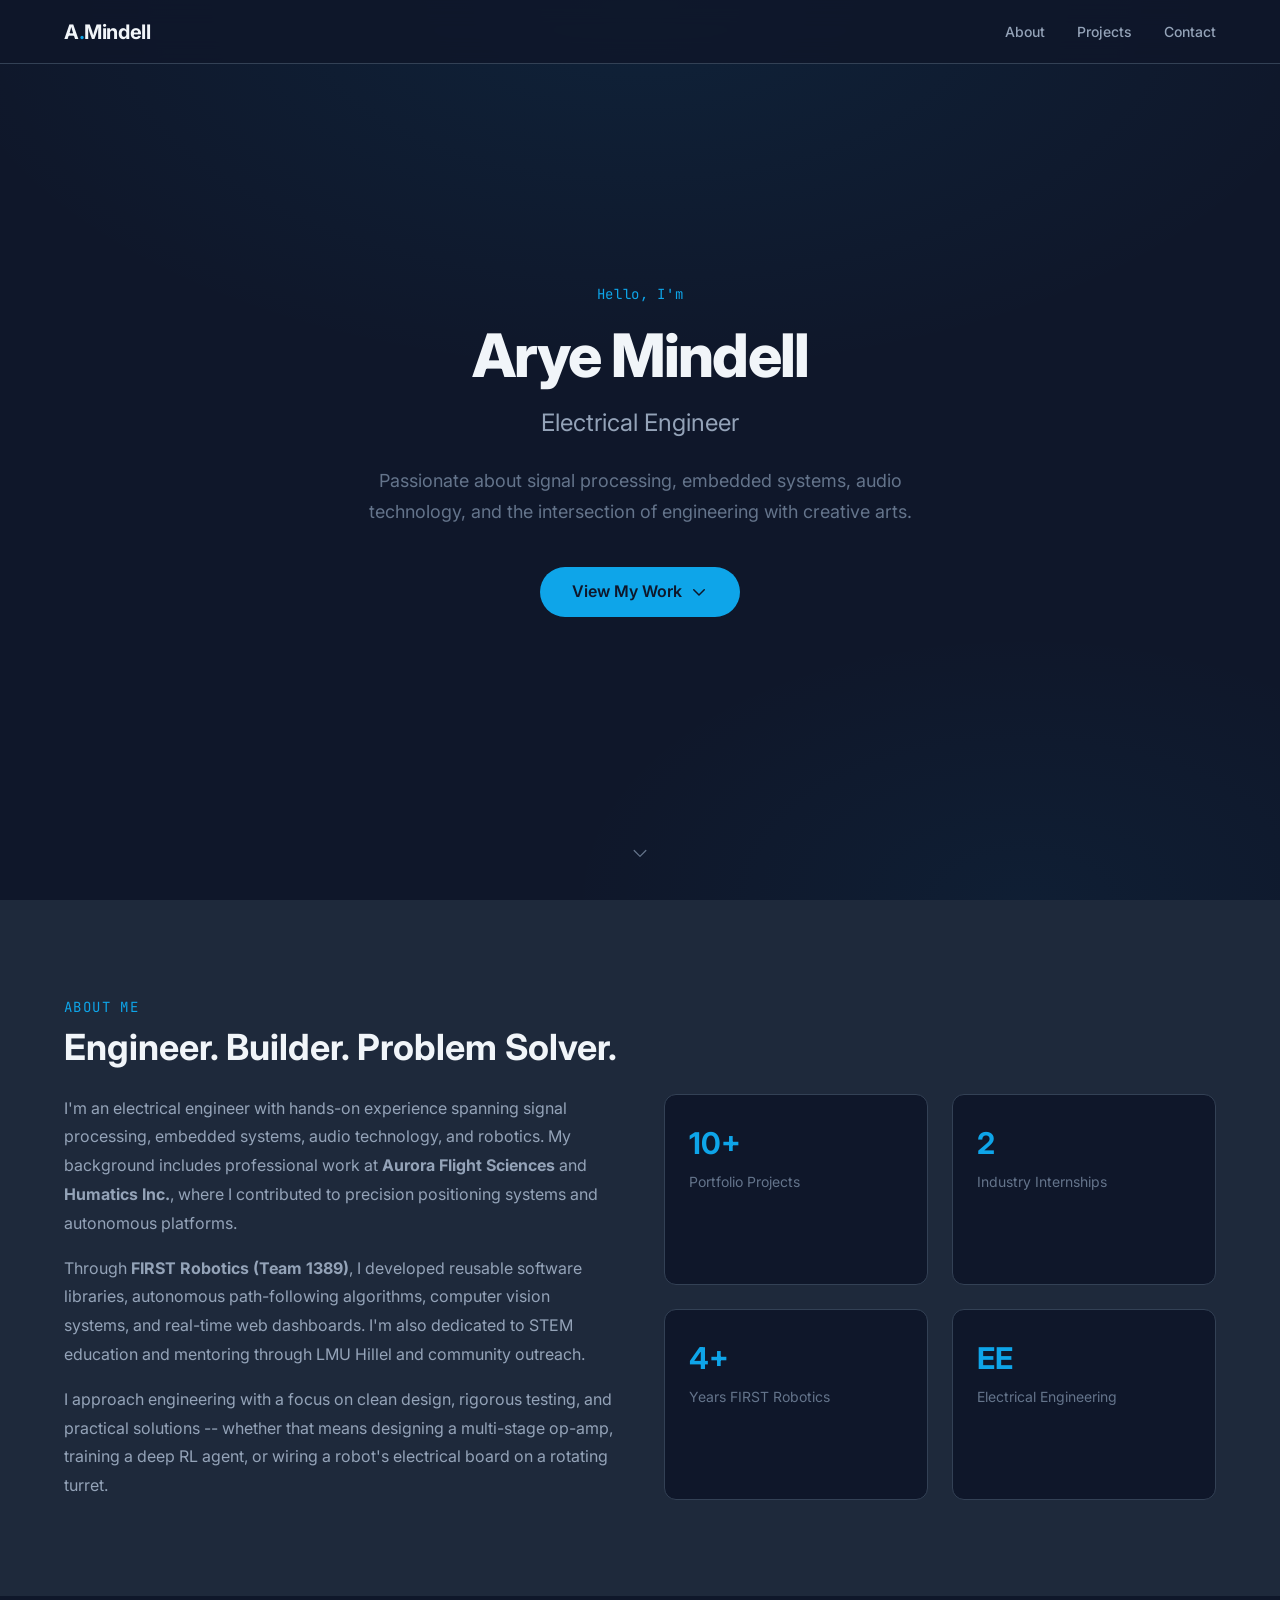
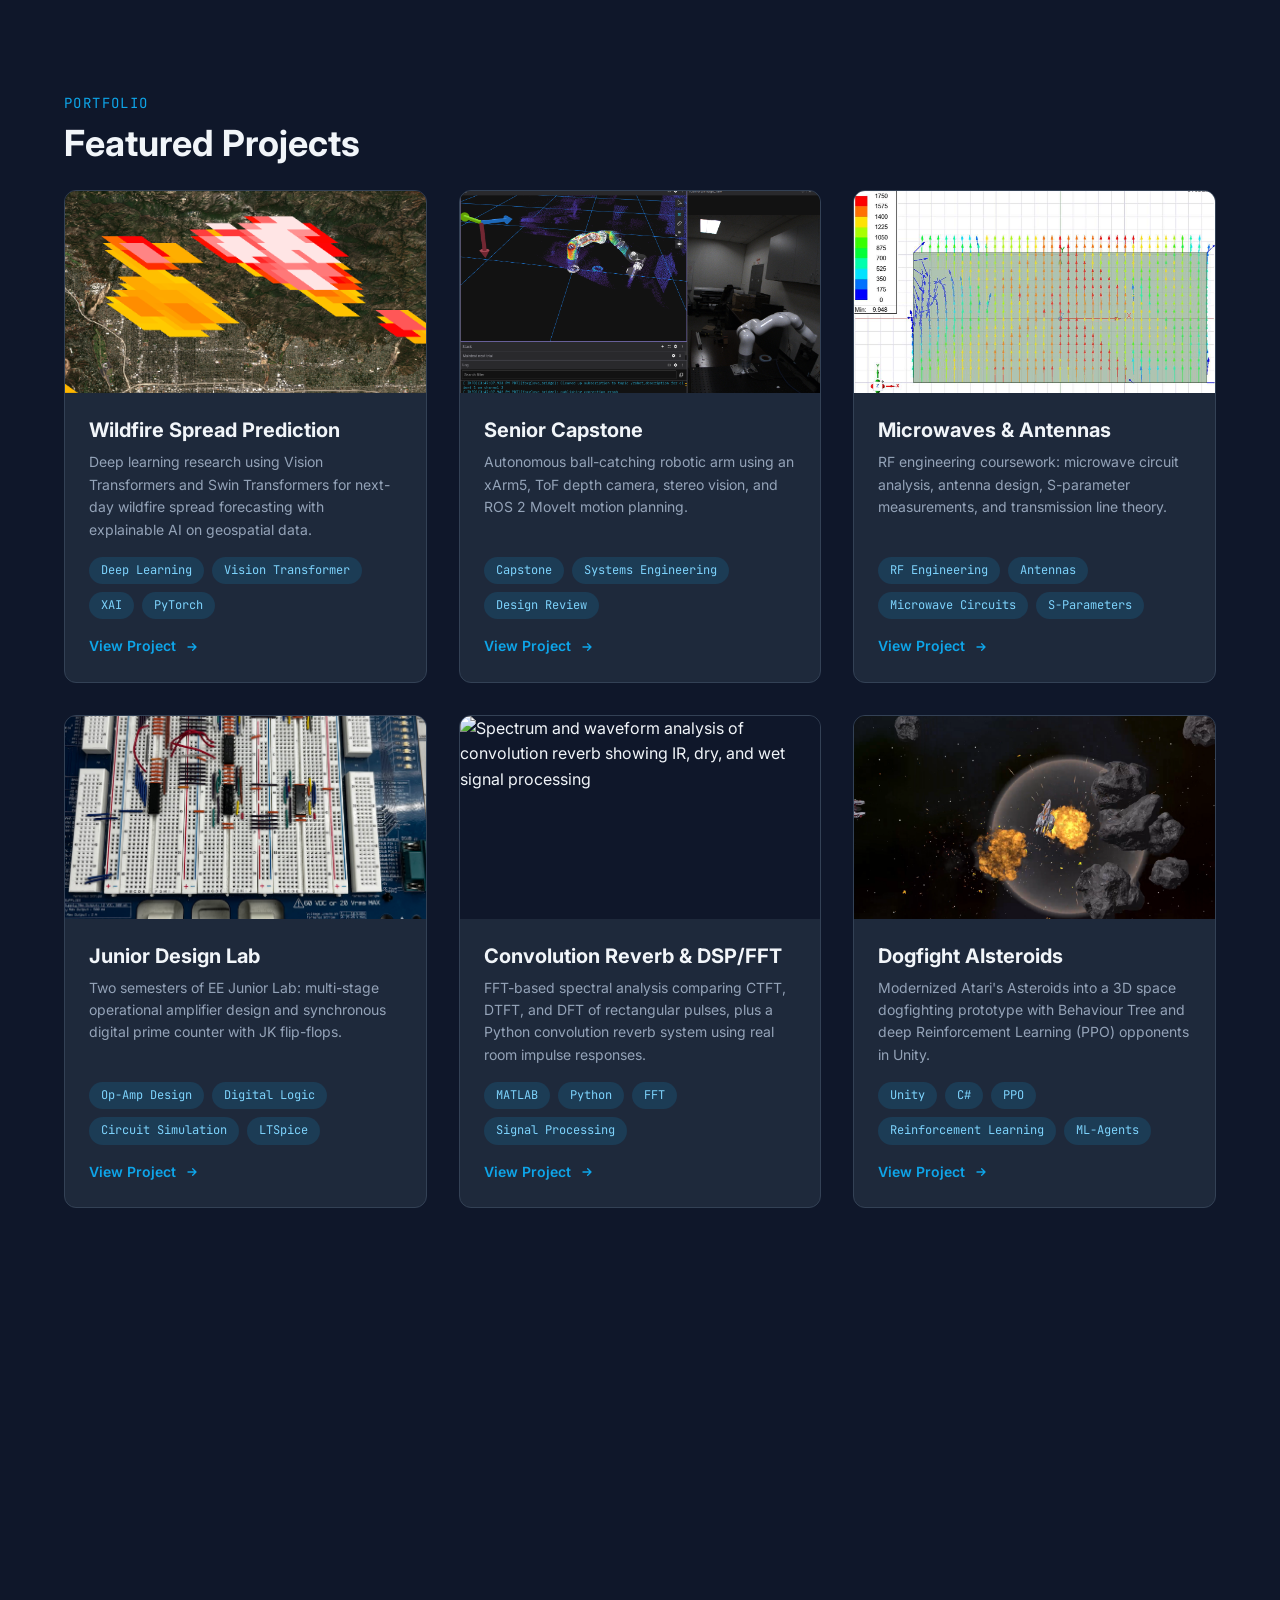
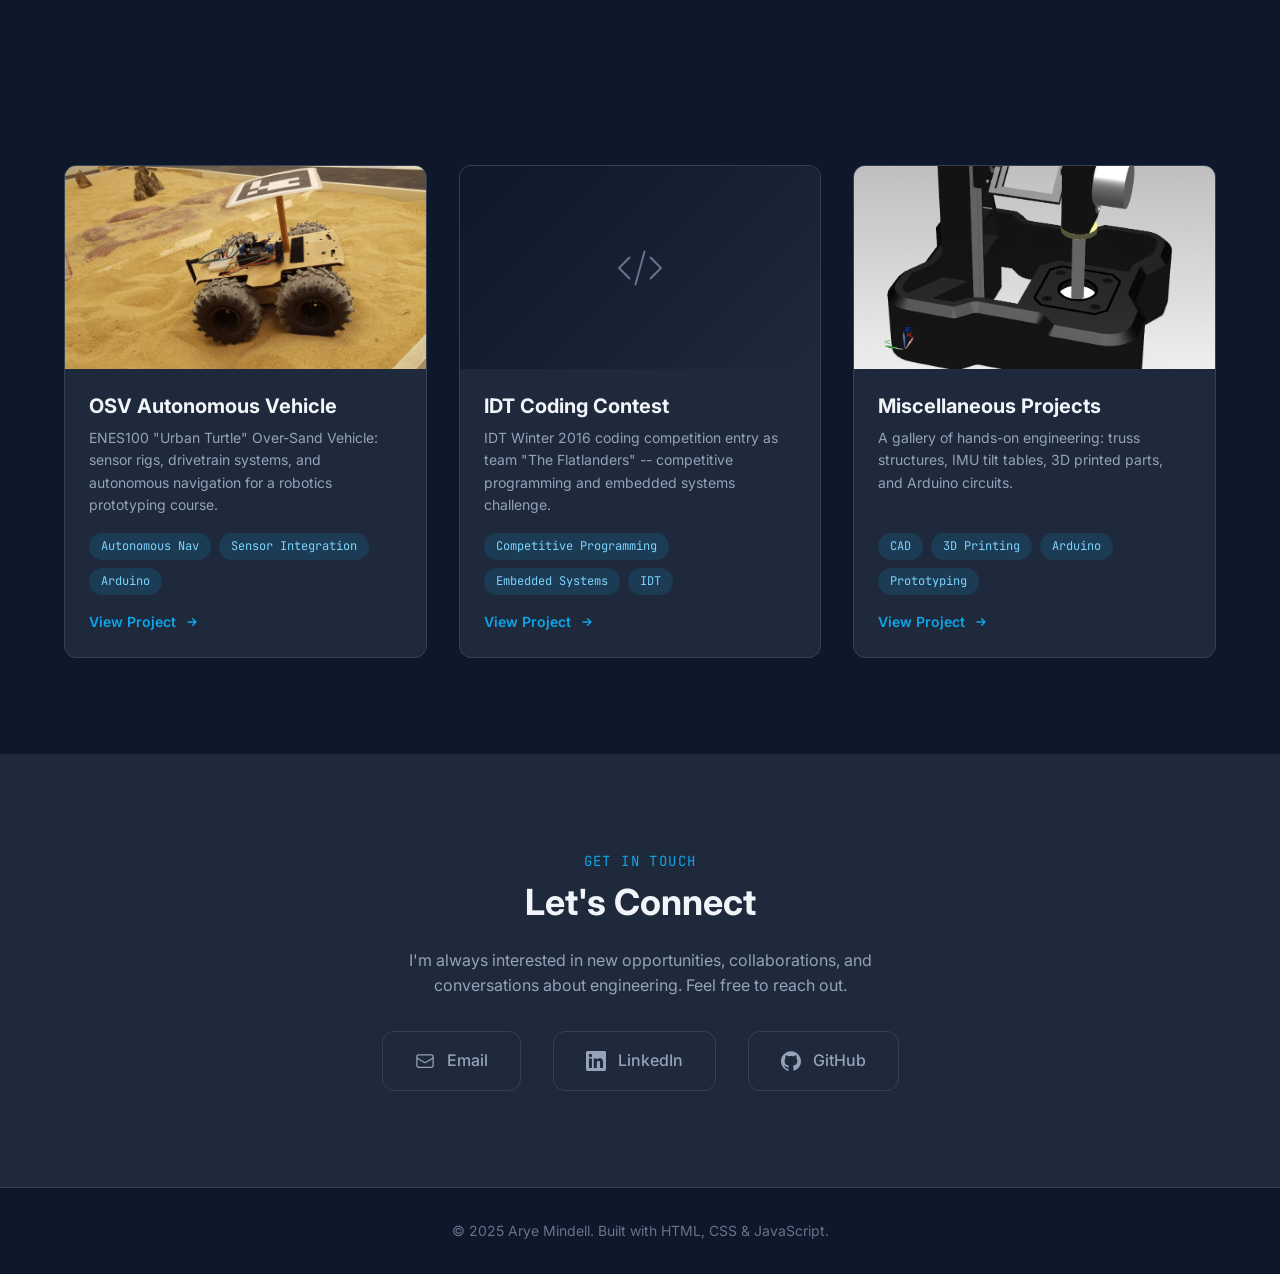
==== docs/index.html @ 06e6c541 "Use Aurora Flight Sciences logo as preview image Co-Authored-By: Claude Opus 4.6 (1M context) <norep" ====
<!DOCTYPE html>
<html lang="en">
<head>
  <meta charset="UTF-8">
  <meta name="viewport" content="width=device-width, initial-scale=1.0">
  <title>Arye Mindell | Electrical Engineer Portfolio</title>
  <meta name="description" content="Engineering portfolio of Arye Mindell — electrical engineer specializing in signal processing, embedded systems, audio technology, and robotics.">
  <meta property="og:title" content="Arye Mindell | Electrical Engineer Portfolio">
  <meta property="og:description" content="Electrical engineer specializing in signal processing, embedded systems, audio technology, and robotics. Explore projects from Aurora Flight Sciences, Humatics Inc., FIRST Robotics, and LMU.">
  <meta property="og:type" content="website">
  <meta property="og:url" content="https://amindell11.github.io/engineering-portfolio/">
  <link rel="icon" href="data:image/svg+xml,<svg xmlns='http://www.w3.org/2000/svg' viewBox='0 0 100 100'><text y='.9em' font-size='90'>%E2%9A%A1</text></svg>">
  <link rel="preconnect" href="https://fonts.googleapis.com">
  <link rel="preconnect" href="https://fonts.gstatic.com" crossorigin>
  <link href="https://fonts.googleapis.com/css2?family=Inter:wght@400;500;600;700;800&family=JetBrains+Mono:wght@400;500&display=swap" rel="stylesheet">
  <link rel="stylesheet" href="css/style.css">
</head>
<body>

  <!-- ====== Header ====== -->
  <header class="header">
    <div class="container header__inner">
      <a href="index.html" class="header__logo" aria-label="Home">A<span>.</span>Mindell</a>
      <button class="nav__toggle" aria-label="Toggle navigation" aria-expanded="false">
        <span></span><span></span><span></span>
      </button>
      <nav class="nav" aria-label="Main navigation">
        <ul class="nav__list">
          <li><a href="#about" class="nav__link">About</a></li>
          <li><a href="#projects" class="nav__link">Projects</a></li>
          <li><a href="#contact" class="nav__link">Contact</a></li>
        </ul>
      </nav>
    </div>
  </header>

  <!-- ====== Hero ====== -->
  <section class="hero" id="hero">
    <div class="hero__content">
      <p class="hero__greeting">Hello, I'm</p>
      <h1 class="hero__name">Arye Mindell</h1>
      <p class="hero__title">Electrical Engineer</p>
      <p class="hero__tagline">Passionate about signal processing, embedded systems, audio technology, and the intersection of engineering with creative arts.</p>
      <a href="#projects" class="hero__cta">
        View My Work
        <svg xmlns="http://www.w3.org/2000/svg" fill="none" viewBox="0 0 24 24" stroke-width="2" stroke="currentColor" aria-hidden="true"><path stroke-linecap="round" stroke-linejoin="round" d="M19 9l-7 7-7-7"/></svg>
      </a>
    </div>
    <div class="hero__scroll-hint" aria-hidden="true">
      <svg xmlns="http://www.w3.org/2000/svg" width="20" height="20" fill="none" viewBox="0 0 24 24" stroke-width="1.5" stroke="currentColor"><path stroke-linecap="round" stroke-linejoin="round" d="M19 9l-7 7-7-7"/></svg>
    </div>
  </section>

  <!-- ====== About ====== -->
  <section class="about" id="about">
    <div class="container">
      <p class="section-label fade-in">About Me</p>
      <h2 class="section-title fade-in">Engineer. Builder. Problem Solver.</h2>
      <div class="about__grid">
        <div class="about__text fade-in">
          <p>I'm an electrical engineer with hands-on experience spanning signal processing, embedded systems, audio technology, and robotics. My background includes professional work at <strong>Aurora Flight Sciences</strong> and <strong>Humatics Inc.</strong>, where I contributed to precision positioning systems and autonomous platforms.</p>
          <p>Through <strong>FIRST Robotics (Team 1389)</strong>, I developed reusable software libraries, autonomous path-following algorithms, computer vision systems, and real-time web dashboards. I'm also dedicated to STEM education and mentoring through LMU Hillel and community outreach.</p>
          <p>I approach engineering with a focus on clean design, rigorous testing, and practical solutions -- whether that means designing a multi-stage op-amp, training a deep RL agent, or wiring a robot's electrical board on a rotating turret.</p>
        </div>
        <div class="about__highlights fade-in">
          <div class="about__stat">
            <div class="about__stat-value">10+</div>
            <div class="about__stat-label">Portfolio Projects</div>
          </div>
          <div class="about__stat">
            <div class="about__stat-value">2</div>
            <div class="about__stat-label">Industry Internships</div>
          </div>
          <div class="about__stat">
            <div class="about__stat-value">4+</div>
            <div class="about__stat-label">Years FIRST Robotics</div>
          </div>
          <div class="about__stat">
            <div class="about__stat-value">EE</div>
            <div class="about__stat-label">Electrical Engineering</div>
          </div>
        </div>
      </div>
    </div>
  </section>

  <!-- ====== Projects ====== -->
  <section class="projects" id="projects">
    <div class="container">
      <p class="section-label fade-in">Portfolio</p>
      <h2 class="section-title fade-in">Featured Projects</h2>
      <div class="projects__grid">

        <!-- Wildfire Research -->
        <article class="project-card fade-in">
          <img src="assets/images/wildfire/viirs-palisades-overlay.png" alt="VIIRS satellite fire detection overlay showing Palisades fire daily spread progression" class="project-card__image" loading="lazy">
          <div class="project-card__body">
            <h3 class="project-card__title">Wildfire Spread Prediction</h3>
            <p class="project-card__desc">Deep learning research using Vision Transformers and Swin Transformers for next-day wildfire spread forecasting with explainable AI on geospatial data.</p>
            <div class="project-card__tags">
              <span class="tag">Deep Learning</span>
              <span class="tag">Vision Transformer</span>
              <span class="tag">XAI</span>
              <span class="tag">PyTorch</span>
            </div>
            <a href="projects/wildfire-research.html" class="project-card__link">
              View Project
              <svg xmlns="http://www.w3.org/2000/svg" fill="none" viewBox="0 0 24 24" stroke-width="2" stroke="currentColor" aria-hidden="true"><path stroke-linecap="round" stroke-linejoin="round" d="M13 7l5 5m0 0l-5 5m5-5H6"/></svg>
            </a>
          </div>
        </article>

        <!-- Capstone -->
        <article class="project-card fade-in">
          <img src="assets/images/capstone/rviz-lidar-camera.png" alt="RViz visualization of robotic arm with ToF point cloud and camera feed" class="project-card__image" loading="lazy">
          <div class="project-card__body">
            <h3 class="project-card__title">Senior Capstone</h3>
            <p class="project-card__desc">Autonomous ball-catching robotic arm using an xArm5, ToF depth camera, stereo vision, and ROS 2 MoveIt motion planning.</p>
            <div class="project-card__tags">
              <span class="tag">Capstone</span>
              <span class="tag">Systems Engineering</span>
              <span class="tag">Design Review</span>
            </div>
            <a href="projects/capstone.html" class="project-card__link">
              View Project
              <svg xmlns="http://www.w3.org/2000/svg" fill="none" viewBox="0 0 24 24" stroke-width="2" stroke="currentColor" aria-hidden="true"><path stroke-linecap="round" stroke-linejoin="round" d="M13 7l5 5m0 0l-5 5m5-5H6"/></svg>
            </a>
          </div>
        </article>

        <!-- Microwaves & Antennas -->
        <article class="project-card fade-in">
          <img src="assets/images/microwaves/lab2-efield-vectors.jpg" alt="E-field vector plot inside X-band rectangular waveguide showing TE10 mode" class="project-card__image" loading="lazy">
          <div class="project-card__body">
            <h3 class="project-card__title">Microwaves &amp; Antennas</h3>
            <p class="project-card__desc">RF engineering coursework: microwave circuit analysis, antenna design, S-parameter measurements, and transmission line theory.</p>
            <div class="project-card__tags">
              <span class="tag">RF Engineering</span>
              <span class="tag">Antennas</span>
              <span class="tag">Microwave Circuits</span>
              <span class="tag">S-Parameters</span>
            </div>
            <a href="projects/microwaves-antennas.html" class="project-card__link">
              View Project
              <svg xmlns="http://www.w3.org/2000/svg" fill="none" viewBox="0 0 24 24" stroke-width="2" stroke="currentColor" aria-hidden="true"><path stroke-linecap="round" stroke-linejoin="round" d="M13 7l5 5m0 0l-5 5m5-5H6"/></svg>
            </a>
          </div>
        </article>

        <!-- Junior Design Lab -->
        <article class="project-card fade-in">
          <img src="assets/images/junior-lab/test-circuit.jpg" alt="Breadboard circuit with 74LS logic ICs on NI ELVIS II for Junior Design Lab" class="project-card__image" loading="lazy">
          <div class="project-card__body">
            <h3 class="project-card__title">Junior Design Lab</h3>
            <p class="project-card__desc">Two semesters of EE Junior Lab: multi-stage operational amplifier design and synchronous digital prime counter with JK flip-flops.</p>
            <div class="project-card__tags">
              <span class="tag">Op-Amp Design</span>
              <span class="tag">Digital Logic</span>
              <span class="tag">Circuit Simulation</span>
              <span class="tag">LTSpice</span>
            </div>
            <a href="projects/junior-design-lab.html" class="project-card__link">
              View Project
              <svg xmlns="http://www.w3.org/2000/svg" fill="none" viewBox="0 0 24 24" stroke-width="2" stroke="currentColor" aria-hidden="true"><path stroke-linecap="round" stroke-linejoin="round" d="M13 7l5 5m0 0l-5 5m5-5H6"/></svg>
            </a>
          </div>
        </article>

        <!-- Convolution Reverb & DSP/FFT -->
        <article class="project-card fade-in">
          <img src="assets/images/signals-dsp/convolution-reverb-spectrum-waveform-analysis.png" alt="Spectrum and waveform analysis of convolution reverb showing IR, dry, and wet signal processing" class="project-card__image" loading="lazy">
          <div class="project-card__body">
            <h3 class="project-card__title">Convolution Reverb &amp; DSP/FFT</h3>
            <p class="project-card__desc">FFT-based spectral analysis comparing CTFT, DTFT, and DFT of rectangular pulses, plus a Python convolution reverb system using real room impulse responses.</p>
            <div class="project-card__tags">
              <span class="tag">MATLAB</span>
              <span class="tag">Python</span>
              <span class="tag">FFT</span>
              <span class="tag">Signal Processing</span>
            </div>
            <a href="projects/signals-dsp.html" class="project-card__link">
              View Project
              <svg xmlns="http://www.w3.org/2000/svg" fill="none" viewBox="0 0 24 24" stroke-width="2" stroke="currentColor" aria-hidden="true"><path stroke-linecap="round" stroke-linejoin="round" d="M13 7l5 5m0 0l-5 5m5-5H6"/></svg>
            </a>
          </div>
        </article>

        <!-- Dogfight AIsteroids -->
        <article class="project-card fade-in">
          <img src="assets/images/asteroids/demo-screenshot-1.png" alt="Dogfight AIsteroids gameplay showing player ship in a 3D asteroid field" class="project-card__image" loading="lazy">
          <div class="project-card__body">
            <h3 class="project-card__title">Dogfight AIsteroids</h3>
            <p class="project-card__desc">Modernized Atari's Asteroids into a 3D space dogfighting prototype with Behaviour Tree and deep Reinforcement Learning (PPO) opponents in Unity.</p>
            <div class="project-card__tags">
              <span class="tag">Unity</span>
              <span class="tag">C#</span>
              <span class="tag">PPO</span>
              <span class="tag">Reinforcement Learning</span>
              <span class="tag">ML-Agents</span>
            </div>
            <a href="projects/dogfight-aisteroids.html" class="project-card__link">
              View Project
              <svg xmlns="http://www.w3.org/2000/svg" fill="none" viewBox="0 0 24 24" stroke-width="2" stroke="currentColor" aria-hidden="true"><path stroke-linecap="round" stroke-linejoin="round" d="M13 7l5 5m0 0l-5 5m5-5H6"/></svg>
            </a>
          </div>
        </article>

        <!-- FRC Team 1389 -->
        <article class="project-card fade-in">
          <img src="assets/images/frc/addition-page-to-judges-packet-18.png" alt="Stratus competing on the FRC field" class="project-card__image" loading="lazy">
          <div class="project-card__body">
            <h3 class="project-card__title">FRC Team 1389</h3>
            <p class="project-card__desc">FIRST Robotics Competition software: autonomous path-following algorithms, computer vision systems, reusable libraries, and real-time web dashboards.</p>
            <div class="project-card__tags">
              <span class="tag">Java</span>
              <span class="tag">FRC</span>
              <span class="tag">Computer Vision</span>
              <span class="tag">Path Planning</span>
            </div>
            <a href="projects/frc-team-1389.html" class="project-card__link">
              View Project
              <svg xmlns="http://www.w3.org/2000/svg" fill="none" viewBox="0 0 24 24" stroke-width="2" stroke="currentColor" aria-hidden="true"><path stroke-linecap="round" stroke-linejoin="round" d="M13 7l5 5m0 0l-5 5m5-5H6"/></svg>
            </a>
          </div>
        </article>

        <!-- Humatics Internship -->
        <article class="project-card fade-in">
          <img src="assets/images/humatics/humatics-logo.jpeg" alt="Humatics company logo" class="project-card__image" loading="lazy">
          <div class="project-card__body">
            <h3 class="project-card__title">Humatics Internship</h3>
            <p class="project-card__desc">Internship at Humatics Inc. working with ultra-wideband precision positioning systems and hands-on assembly of the Apollo product.</p>
            <div class="project-card__tags">
              <span class="tag">UWB</span>
              <span class="tag">Sensor Systems</span>
              <span class="tag">Hardware Assembly</span>
            </div>
            <a href="projects/humatics-internship.html" class="project-card__link">
              View Project
              <svg xmlns="http://www.w3.org/2000/svg" fill="none" viewBox="0 0 24 24" stroke-width="2" stroke="currentColor" aria-hidden="true"><path stroke-linecap="round" stroke-linejoin="round" d="M13 7l5 5m0 0l-5 5m5-5H6"/></svg>
            </a>
          </div>
        </article>

        <!-- Aurora Flight Sciences -->
        <article class="project-card fade-in">
          <img src="assets/images/aurora/aurora-logo.png" alt="Aurora Flight Sciences logo" class="project-card__image" loading="lazy">
          <div class="project-card__body">
            <h3 class="project-card__title">Aurora Flight Sciences</h3>
            <p class="project-card__desc">Embedded C++ collision-avoidance integration for autonomous quadrotor UAVs, cutting obstacle reaction latency by 80%.</p>
            <div class="project-card__tags">
              <span class="tag">C++</span>
              <span class="tag">Embedded</span>
              <span class="tag">UAV</span>
              <span class="tag">Real-Time</span>
            </div>
            <a href="projects/aurora-flight-sciences.html" class="project-card__link">
              View Project
              <svg xmlns="http://www.w3.org/2000/svg" fill="none" viewBox="0 0 24 24" stroke-width="2" stroke="currentColor" aria-hidden="true"><path stroke-linecap="round" stroke-linejoin="round" d="M13 7l5 5m0 0l-5 5m5-5H6"/></svg>
            </a>
          </div>
        </article>

        <!-- OSV Autonomous Vehicle -->
        <article class="project-card fade-in">
          <img src="assets/images/osv/poster-p1-8.jpg" alt="Urban Turtle OSV navigating the sand course during competition" class="project-card__image" loading="lazy">
          <div class="project-card__body">
            <h3 class="project-card__title">OSV Autonomous Vehicle</h3>
            <p class="project-card__desc">ENES100 "Urban Turtle" Over-Sand Vehicle: sensor rigs, drivetrain systems, and autonomous navigation for a robotics prototyping course.</p>
            <div class="project-card__tags">
              <span class="tag">Autonomous Nav</span>
              <span class="tag">Sensor Integration</span>
              <span class="tag">Arduino</span>
            </div>
            <a href="projects/osv-autonomous-vehicle.html" class="project-card__link">
              View Project
              <svg xmlns="http://www.w3.org/2000/svg" fill="none" viewBox="0 0 24 24" stroke-width="2" stroke="currentColor" aria-hidden="true"><path stroke-linecap="round" stroke-linejoin="round" d="M13 7l5 5m0 0l-5 5m5-5H6"/></svg>
            </a>
          </div>
        </article>

        <!-- IDT Coding Contest -->
        <article class="project-card fade-in">
          <div class="project-card__image--placeholder" aria-hidden="true">
            <svg xmlns="http://www.w3.org/2000/svg" width="48" height="48" fill="none" viewBox="0 0 24 24" stroke-width="1" stroke="currentColor"><path stroke-linecap="round" stroke-linejoin="round" d="M17.25 6.75 22.5 12l-5.25 5.25m-10.5 0L1.5 12l5.25-5.25m7.5-3-4.5 16.5"/></svg>
          </div>
          <div class="project-card__body">
            <h3 class="project-card__title">IDT Coding Contest</h3>
            <p class="project-card__desc">IDT Winter 2016 coding competition entry as team "The Flatlanders" -- competitive programming and embedded systems challenge.</p>
            <div class="project-card__tags">
              <span class="tag">Competitive Programming</span>
              <span class="tag">Embedded Systems</span>
              <span class="tag">IDT</span>
            </div>
            <a href="projects/idt-coding-contest.html" class="project-card__link">
              View Project
              <svg xmlns="http://www.w3.org/2000/svg" fill="none" viewBox="0 0 24 24" stroke-width="2" stroke="currentColor" aria-hidden="true"><path stroke-linecap="round" stroke-linejoin="round" d="M13 7l5 5m0 0l-5 5m5-5H6"/></svg>
            </a>
          </div>
        </article>

        <!-- Misc Projects -->
        <article class="project-card fade-in">
          <img src="assets/images/misc/imu-tilt-table.PNG" alt="Custom 3D printed tilt table for IMU sensor testing" class="project-card__image" loading="lazy">
          <div class="project-card__body">
            <h3 class="project-card__title">Miscellaneous Projects</h3>
            <p class="project-card__desc">A gallery of hands-on engineering: truss structures, IMU tilt tables, 3D printed parts, and Arduino circuits.</p>
            <div class="project-card__tags">
              <span class="tag">CAD</span>
              <span class="tag">3D Printing</span>
              <span class="tag">Arduino</span>
              <span class="tag">Prototyping</span>
            </div>
            <a href="projects/misc-projects.html" class="project-card__link">
              View Project
              <svg xmlns="http://www.w3.org/2000/svg" fill="none" viewBox="0 0 24 24" stroke-width="2" stroke="currentColor" aria-hidden="true"><path stroke-linecap="round" stroke-linejoin="round" d="M13 7l5 5m0 0l-5 5m5-5H6"/></svg>
            </a>
          </div>
        </article>

      </div>
    </div>
  </section>

  <!-- ====== Contact ====== -->
  <section class="contact" id="contact">
    <div class="container">
      <p class="section-label fade-in">Get in Touch</p>
      <h2 class="section-title fade-in">Let's Connect</h2>
      <p class="fade-in" style="color: var(--color-text-secondary); max-width: 560px; margin: 0 auto var(--space-8);">I'm always interested in new opportunities, collaborations, and conversations about engineering. Feel free to reach out.</p>
      <div class="contact__links fade-in">
        <a href="mailto:arimindell@gmail.com" class="contact__link" aria-label="Send email">
          <svg xmlns="http://www.w3.org/2000/svg" fill="none" viewBox="0 0 24 24" stroke-width="1.5" stroke="currentColor" aria-hidden="true"><path stroke-linecap="round" stroke-linejoin="round" d="M21.75 6.75v10.5a2.25 2.25 0 0 1-2.25 2.25h-15a2.25 2.25 0 0 1-2.25-2.25V6.75m19.5 0A2.25 2.25 0 0 0 19.5 4.5h-15a2.25 2.25 0 0 0-2.25 2.25m19.5 0v.243a2.25 2.25 0 0 1-1.07 1.916l-7.5 4.615a2.25 2.25 0 0 1-2.36 0L3.32 8.91a2.25 2.25 0 0 1-1.07-1.916V6.75"/></svg>
          Email
        </a>
        <a href="https://www.linkedin.com/in/arye-mindell" target="_blank" rel="noopener noreferrer" class="contact__link" aria-label="LinkedIn profile">
          <svg xmlns="http://www.w3.org/2000/svg" width="20" height="20" viewBox="0 0 24 24" fill="currentColor" aria-hidden="true"><path d="M20.447 20.452h-3.554v-5.569c0-1.328-.027-3.037-1.852-3.037-1.853 0-2.136 1.445-2.136 2.939v5.667H9.351V9h3.414v1.561h.046c.477-.9 1.637-1.85 3.37-1.85 3.601 0 4.267 2.37 4.267 5.455v6.286zM5.337 7.433a2.062 2.062 0 0 1-2.063-2.065 2.064 2.064 0 1 1 2.063 2.065zm1.782 13.019H3.555V9h3.564v11.452zM22.225 0H1.771C.792 0 0 .774 0 1.729v20.542C0 23.227.792 24 1.771 24h20.451C23.2 24 24 23.227 24 22.271V1.729C24 .774 23.2 0 22.222 0h.003z"/></svg>
          LinkedIn
        </a>
        <a href="https://github.com/amindell11" target="_blank" rel="noopener noreferrer" class="contact__link" aria-label="GitHub profile">
          <svg xmlns="http://www.w3.org/2000/svg" width="20" height="20" viewBox="0 0 24 24" fill="currentColor" aria-hidden="true"><path d="M12 .297c-6.63 0-12 5.373-12 12 0 5.303 3.438 9.8 8.205 11.385.6.113.82-.258.82-.577 0-.285-.01-1.04-.015-2.04-3.338.724-4.042-1.61-4.042-1.61C4.422 18.07 3.633 17.7 3.633 17.7c-1.087-.744.084-.729.084-.729 1.205.084 1.838 1.236 1.838 1.236 1.07 1.835 2.809 1.305 3.495.998.108-.776.417-1.305.76-1.605-2.665-.3-5.466-1.332-5.466-5.93 0-1.31.465-2.38 1.235-3.22-.135-.303-.54-1.523.105-3.176 0 0 1.005-.322 3.3 1.23.96-.267 1.98-.399 3-.405 1.02.006 2.04.138 3 .405 2.28-1.552 3.285-1.23 3.285-1.23.645 1.653.24 2.873.12 3.176.765.84 1.23 1.91 1.23 3.22 0 4.61-2.805 5.625-5.475 5.92.42.36.81 1.096.81 2.22 0 1.606-.015 2.896-.015 3.286 0 .315.21.69.825.57C20.565 22.092 24 17.592 24 12.297c0-6.627-5.373-12-12-12"/></svg>
          GitHub
        </a>
      </div>
    </div>
  </section>

  <!-- ====== Footer ====== -->
  <footer class="footer">
    <div class="container">
      <p class="footer__text">&copy; 2025 Arye Mindell. Built with HTML, CSS &amp; JavaScript.</p>
    </div>
  </footer>

  <script src="js/main.js"></script>
</body>
</html>
---- docs/css/style.css ----
/* ============================================================
   Arye Mindell — Engineering Portfolio
   Design System & Styles
   ============================================================ */

/* --- CSS Custom Properties --- */
:root {
  /* Color palette */
  --color-bg-primary: #0f172a;
  --color-bg-secondary: #1e293b;
  --color-bg-card: #1e293b;
  --color-bg-card-hover: #263348;
  --color-surface: #f8fafc;
  --color-accent: #0ea5e9;
  --color-accent-hover: #38bdf8;
  --color-accent-subtle: rgba(14, 165, 233, 0.12);
  --color-text-primary: #f1f5f9;
  --color-text-secondary: #94a3b8;
  --color-text-muted: #64748b;
  --color-border: #334155;
  --color-border-hover: #475569;
  --color-tag-bg: rgba(14, 165, 233, 0.15);
  --color-tag-text: #7dd3fc;

  /* Typography */
  --font-sans: 'Inter', -apple-system, BlinkMacSystemFont, 'Segoe UI', Roboto, Oxygen, sans-serif;
  --font-mono: 'JetBrains Mono', 'Fira Code', 'Cascadia Code', monospace;

  /* Font sizes (modular scale ~1.25) */
  --text-xs: 0.75rem;
  --text-sm: 0.875rem;
  --text-base: 1rem;
  --text-lg: 1.125rem;
  --text-xl: 1.25rem;
  --text-2xl: 1.5rem;
  --text-3xl: 1.875rem;
  --text-4xl: 2.25rem;
  --text-5xl: 3rem;
  --text-6xl: 3.75rem;

  /* Spacing (4px base) */
  --space-1: 0.25rem;
  --space-2: 0.5rem;
  --space-3: 0.75rem;
  --space-4: 1rem;
  --space-5: 1.25rem;
  --space-6: 1.5rem;
  --space-8: 2rem;
  --space-10: 2.5rem;
  --space-12: 3rem;
  --space-16: 4rem;
  --space-20: 5rem;
  --space-24: 6rem;

  /* Layout */
  --max-width: 1200px;
  --header-height: 4rem;
  --border-radius: 0.5rem;
  --border-radius-lg: 0.75rem;
  --border-radius-full: 9999px;

  /* Shadows */
  --shadow-sm: 0 1px 2px rgba(0, 0, 0, 0.3);
  --shadow-md: 0 4px 6px -1px rgba(0, 0, 0, 0.3), 0 2px 4px -2px rgba(0, 0, 0, 0.3);
  --shadow-lg: 0 10px 15px -3px rgba(0, 0, 0, 0.3), 0 4px 6px -4px rgba(0, 0, 0, 0.3);
  --shadow-xl: 0 20px 25px -5px rgba(0, 0, 0, 0.3), 0 8px 10px -6px rgba(0, 0, 0, 0.3);

  /* Transitions */
  --transition-fast: 150ms ease;
  --transition-base: 250ms ease;
  --transition-slow: 350ms ease;
}

/* --- Reset & Base --- */
*,
*::before,
*::after {
  margin: 0;
  padding: 0;
  box-sizing: border-box;
}

html {
  scroll-behavior: smooth;
  -webkit-text-size-adjust: 100%;
}

body {
  font-family: var(--font-sans);
  font-size: var(--text-base);
  line-height: 1.6;
  color: var(--color-text-primary);
  background-color: var(--color-bg-primary);
  -webkit-font-smoothing: antialiased;
  -moz-osx-font-smoothing: grayscale;
}

img {
  max-width: 100%;
  height: auto;
  display: block;
}

a {
  color: var(--color-accent);
  text-decoration: none;
  transition: color var(--transition-fast);
}

a:hover {
  color: var(--color-accent-hover);
}

a:focus-visible {
  outline: 2px solid var(--color-accent);
  outline-offset: 2px;
  border-radius: 2px;
}

ul, ol {
  list-style: none;
}

button {
  cursor: pointer;
  border: none;
  background: none;
  font-family: inherit;
  font-size: inherit;
  color: inherit;
}

button:focus-visible {
  outline: 2px solid var(--color-accent);
  outline-offset: 2px;
}

/* --- Utility --- */
.container {
  width: 100%;
  max-width: var(--max-width);
  margin: 0 auto;
  padding: 0 var(--space-6);
}

.sr-only {
  position: absolute;
  width: 1px;
  height: 1px;
  padding: 0;
  margin: -1px;
  overflow: hidden;
  clip: rect(0, 0, 0, 0);
  white-space: nowrap;
  border: 0;
}

.section-label {
  font-family: var(--font-mono);
  font-size: var(--text-sm);
  color: var(--color-accent);
  text-transform: uppercase;
  letter-spacing: 0.1em;
  margin-bottom: var(--space-2);
}

.section-title {
  font-size: var(--text-3xl);
  font-weight: 700;
  margin-bottom: var(--space-6);
  line-height: 1.2;
}

/* --- Header / Navigation --- */
.header {
  position: fixed;
  top: 0;
  left: 0;
  right: 0;
  height: var(--header-height);
  z-index: 1000;
  background: rgba(15, 23, 42, 0.85);
  backdrop-filter: blur(12px);
  -webkit-backdrop-filter: blur(12px);
  border-bottom: 1px solid var(--color-border);
  transition: background var(--transition-base);
}

.header__inner {
  display: flex;
  align-items: center;
  justify-content: space-between;
  height: 100%;
}

.header__logo {
  font-weight: 700;
  font-size: var(--text-xl);
  color: var(--color-text-primary);
  text-decoration: none;
  letter-spacing: -0.02em;
}

.header__logo span {
  color: var(--color-accent);
}

.nav__list {
  display: flex;
  gap: var(--space-8);
  align-items: center;
}

.nav__link {
  color: var(--color-text-secondary);
  font-size: var(--text-sm);
  font-weight: 500;
  text-decoration: none;
  position: relative;
  padding: var(--space-1) 0;
  transition: color var(--transition-fast);
}

.nav__link::after {
  content: '';
  position: absolute;
  bottom: -2px;
  left: 0;
  width: 0;
  height: 2px;
  background: var(--color-accent);
  transition: width var(--transition-base);
}

.nav__link:hover,
.nav__link--active {
  color: var(--color-text-primary);
}

.nav__link:hover::after,
.nav__link--active::after {
  width: 100%;
}

/* Hamburger */
.nav__toggle {
  display: none;
  flex-direction: column;
  gap: 5px;
  padding: var(--space-2);
}

.nav__toggle span {
  display: block;
  width: 24px;
  height: 2px;
  background: var(--color-text-primary);
  transition: transform var(--transition-base), opacity var(--transition-fast);
}

.nav__toggle.active span:nth-child(1) {
  transform: translateY(7px) rotate(45deg);
}

.nav__toggle.active span:nth-child(2) {
  opacity: 0;
}

.nav__toggle.active span:nth-child(3) {
  transform: translateY(-7px) rotate(-45deg);
}

/* --- Hero --- */
.hero {
  min-height: 100vh;
  display: flex;
  align-items: center;
  justify-content: center;
  text-align: center;
  padding: var(--header-height) var(--space-6) var(--space-16);
  position: relative;
  overflow: hidden;
}

.hero::before {
  content: '';
  position: absolute;
  inset: 0;
  background:
    radial-gradient(ellipse 80% 60% at 50% 0%, rgba(14, 165, 233, 0.08) 0%, transparent 70%),
    radial-gradient(ellipse 60% 50% at 80% 100%, rgba(14, 165, 233, 0.05) 0%, transparent 60%);
  pointer-events: none;
}

.hero__content {
  position: relative;
  z-index: 1;
  max-width: 720px;
}

.hero__greeting {
  font-family: var(--font-mono);
  font-size: var(--text-sm);
  color: var(--color-accent);
  margin-bottom: var(--space-4);
  letter-spacing: 0.05em;
}

.hero__name {
  font-size: var(--text-5xl);
  font-weight: 800;
  line-height: 1.1;
  margin-bottom: var(--space-4);
  letter-spacing: -0.03em;
}

.hero__title {
  font-size: var(--text-2xl);
  color: var(--color-text-secondary);
  font-weight: 400;
  margin-bottom: var(--space-6);
}

.hero__tagline {
  font-size: var(--text-lg);
  color: var(--color-text-muted);
  max-width: 560px;
  margin: 0 auto var(--space-10);
  line-height: 1.7;
}

.hero__cta {
  display: inline-flex;
  align-items: center;
  gap: var(--space-2);
  padding: var(--space-3) var(--space-8);
  background: var(--color-accent);
  color: var(--color-bg-primary);
  font-weight: 600;
  font-size: var(--text-base);
  border-radius: var(--border-radius-full);
  transition: background var(--transition-fast), transform var(--transition-fast), box-shadow var(--transition-fast);
}

.hero__cta:hover {
  background: var(--color-accent-hover);
  color: var(--color-bg-primary);
  transform: translateY(-2px);
  box-shadow: 0 4px 20px rgba(14, 165, 233, 0.35);
}

.hero__cta svg {
  width: 18px;
  height: 18px;
  transition: transform var(--transition-fast);
}

.hero__cta:hover svg {
  transform: translateY(2px);
}

.hero__scroll-hint {
  position: absolute;
  bottom: var(--space-8);
  left: 50%;
  transform: translateX(-50%);
  color: var(--color-text-muted);
  font-size: var(--text-xs);
  animation: bounce 2s ease infinite;
}

@keyframes bounce {
  0%, 100% { transform: translateX(-50%) translateY(0); }
  50% { transform: translateX(-50%) translateY(8px); }
}

/* --- About --- */
.about {
  padding: var(--space-24) 0;
  background: var(--color-bg-secondary);
}

.about__grid {
  display: grid;
  grid-template-columns: 1fr;
  gap: var(--space-12);
}

.about__text p {
  color: var(--color-text-secondary);
  margin-bottom: var(--space-4);
  line-height: 1.8;
}

.about__text p:last-child {
  margin-bottom: 0;
}

.about__highlights {
  display: grid;
  grid-template-columns: repeat(2, 1fr);
  gap: var(--space-6);
}

.about__stat {
  padding: var(--space-6);
  background: var(--color-bg-primary);
  border-radius: var(--border-radius-lg);
  border: 1px solid var(--color-border);
}

.about__stat-value {
  font-size: var(--text-3xl);
  font-weight: 700;
  color: var(--color-accent);
  margin-bottom: var(--space-1);
}

.about__stat-label {
  font-size: var(--text-sm);
  color: var(--color-text-muted);
}

/* --- Projects Section --- */
.projects {
  padding: var(--space-24) 0;
}

.projects__grid {
  display: grid;
  grid-template-columns: repeat(1, 1fr);
  gap: var(--space-8);
}

.project-card {
  background: var(--color-bg-card);
  border: 1px solid var(--color-border);
  border-radius: var(--border-radius-lg);
  overflow: hidden;
  transition: transform var(--transition-base), box-shadow var(--transition-base), border-color var(--transition-base);
  display: flex;
  flex-direction: column;
}

.project-card:hover {
  transform: translateY(-4px);
  box-shadow: var(--shadow-xl);
  border-color: var(--color-border-hover);
}

.project-card__image {
  width: 100%;
  aspect-ratio: 16 / 9;
  object-fit: cover;
  background: var(--color-bg-primary);
}

.project-card__image--placeholder {
  display: flex;
  align-items: center;
  justify-content: center;
  aspect-ratio: 16 / 9;
  background: linear-gradient(135deg, var(--color-bg-primary) 0%, var(--color-bg-secondary) 100%);
  color: var(--color-text-muted);
  font-size: var(--text-3xl);
}

.project-card__body {
  padding: var(--space-6);
  flex: 1;
  display: flex;
  flex-direction: column;
}

.project-card__title {
  font-size: var(--text-xl);
  font-weight: 700;
  margin-bottom: var(--space-2);
  line-height: 1.3;
}

.project-card__desc {
  color: var(--color-text-secondary);
  font-size: var(--text-sm);
  margin-bottom: var(--space-4);
  line-height: 1.6;
  flex: 1;
}

.project-card__tags {
  display: flex;
  flex-wrap: wrap;
  gap: var(--space-2);
  margin-bottom: var(--space-4);
}

.tag {
  display: inline-block;
  padding: var(--space-1) var(--space-3);
  background: var(--color-tag-bg);
  color: var(--color-tag-text);
  font-family: var(--font-mono);
  font-size: var(--text-xs);
  border-radius: var(--border-radius-full);
  white-space: nowrap;
}

.project-card__link {
  display: inline-flex;
  align-items: center;
  gap: var(--space-2);
  font-weight: 600;
  font-size: var(--text-sm);
  color: var(--color-accent);
  transition: gap var(--transition-fast);
}

.project-card__link:hover {
  gap: var(--space-3);
}

.project-card__link svg {
  width: 16px;
  height: 16px;
}

/* --- Contact --- */
.contact {
  padding: var(--space-24) 0;
  background: var(--color-bg-secondary);
  text-align: center;
}

.contact__links {
  display: flex;
  justify-content: center;
  gap: var(--space-8);
  flex-wrap: wrap;
  margin-top: var(--space-8);
}

.contact__link {
  display: inline-flex;
  align-items: center;
  gap: var(--space-3);
  padding: var(--space-4) var(--space-8);
  border: 1px solid var(--color-border);
  border-radius: var(--border-radius-lg);
  color: var(--color-text-secondary);
  font-weight: 500;
  transition: border-color var(--transition-fast), color var(--transition-fast), background var(--transition-fast);
}

.contact__link:hover {
  border-color: var(--color-accent);
  color: var(--color-accent);
  background: var(--color-accent-subtle);
}

.contact__link svg {
  width: 20px;
  height: 20px;
}

/* --- Footer --- */
.footer {
  padding: var(--space-8) 0;
  border-top: 1px solid var(--color-border);
  text-align: center;
}

.footer__text {
  font-size: var(--text-sm);
  color: var(--color-text-muted);
}

/* --- Project Detail Page --- */
.project-hero {
  padding: calc(var(--header-height) + var(--space-16)) 0 var(--space-16);
  background: var(--color-bg-secondary);
  border-bottom: 1px solid var(--color-border);
}

.project-hero__back {
  display: inline-flex;
  align-items: center;
  gap: var(--space-2);
  color: var(--color-text-muted);
  font-size: var(--text-sm);
  margin-bottom: var(--space-6);
  transition: color var(--transition-fast);
}

.project-hero__back:hover {
  color: var(--color-accent);
}

.project-hero__back svg {
  width: 16px;
  height: 16px;
}

.project-hero__title {
  font-size: var(--text-4xl);
  font-weight: 800;
  line-height: 1.1;
  margin-bottom: var(--space-4);
  letter-spacing: -0.02em;
}

.project-hero__subtitle {
  font-size: var(--text-lg);
  color: var(--color-text-secondary);
  max-width: 720px;
  margin-bottom: var(--space-6);
}

.project-hero__meta {
  display: flex;
  flex-wrap: wrap;
  gap: var(--space-6);
  font-size: var(--text-sm);
  color: var(--color-text-muted);
}

.project-hero__meta-item {
  display: flex;
  align-items: center;
  gap: var(--space-2);
}

.project-hero__meta-item svg {
  width: 16px;
  height: 16px;
  color: var(--color-accent);
}

/* Project Content */
.project-content {
  padding: var(--space-16) 0;
}

.project-content__grid {
  display: grid;
  grid-template-columns: 1fr;
  gap: var(--space-12);
}

.project-content__main h2 {
  font-size: var(--text-2xl);
  font-weight: 700;
  margin-bottom: var(--space-4);
  margin-top: var(--space-10);
}

.project-content__main h2:first-child {
  margin-top: 0;
}

.project-content__main p {
  color: var(--color-text-secondary);
  margin-bottom: var(--space-4);
  line-height: 1.8;
}

.project-content__main ul {
  color: var(--color-text-secondary);
  margin-bottom: var(--space-4);
  padding-left: var(--space-6);
  list-style: disc;
}

.project-content__main ul li {
  margin-bottom: var(--space-2);
  line-height: 1.7;
}

.project-content__main img {
  border-radius: var(--border-radius-lg);
  border: 1px solid var(--color-border);
  margin: var(--space-6) 0;
}

/* Project Sidebar */
.project-sidebar {
  display: flex;
  flex-direction: column;
  gap: var(--space-6);
}

.sidebar-card {
  padding: var(--space-6);
  background: var(--color-bg-secondary);
  border: 1px solid var(--color-border);
  border-radius: var(--border-radius-lg);
}

.sidebar-card__title {
  font-size: var(--text-sm);
  font-weight: 600;
  text-transform: uppercase;
  letter-spacing: 0.05em;
  color: var(--color-text-muted);
  margin-bottom: var(--space-4);
}

.sidebar-card__tags {
  display: flex;
  flex-wrap: wrap;
  gap: var(--space-2);
}

.sidebar-card__links {
  display: flex;
  flex-direction: column;
  gap: var(--space-3);
}

.sidebar-card__link {
  display: inline-flex;
  align-items: center;
  gap: var(--space-2);
  color: var(--color-text-secondary);
  font-size: var(--text-sm);
  transition: color var(--transition-fast);
}

.sidebar-card__link:hover {
  color: var(--color-accent);
}

.sidebar-card__link svg {
  width: 16px;
  height: 16px;
  flex-shrink: 0;
}

/* Image Gallery */
.gallery {
  display: grid;
  grid-template-columns: 1fr;
  gap: var(--space-6);
  margin: var(--space-8) 0;
}

.gallery__item {
  border-radius: var(--border-radius-lg);
  overflow: hidden;
  border: 1px solid var(--color-border);
}

.gallery__item img {
  width: 100%;
  aspect-ratio: 16 / 10;
  object-fit: cover;
  border-radius: 0;
  border: none;
  margin: 0;
  cursor: zoom-in;
  transition: transform var(--transition-slow);
}

/* Lightbox */
.lightbox {
  position: fixed;
  inset: 0;
  z-index: 9999;
  display: flex;
  align-items: center;
  justify-content: center;
  background: rgba(0, 0, 0, 0.85);
  opacity: 0;
  visibility: hidden;
  transition: opacity 0.25s, visibility 0.25s;
  cursor: zoom-out;
}

.lightbox.active {
  opacity: 1;
  visibility: visible;
}

.lightbox img {
  max-width: 92vw;
  max-height: 90vh;
  object-fit: contain;
  border-radius: var(--border-radius-lg);
  box-shadow: 0 8px 40px rgba(0, 0, 0, 0.5);
  transform: scale(0.95);
  transition: transform 0.25s;
}

.lightbox.active img {
  transform: scale(1);
}

.lightbox__close {
  position: absolute;
  top: 1rem;
  right: 1.5rem;
  background: none;
  border: none;
  color: #fff;
  font-size: 2rem;
  cursor: pointer;
  line-height: 1;
  padding: 0.5rem;
  opacity: 0.7;
  transition: opacity 0.2s;
}

.lightbox__close:hover {
  opacity: 1;
}

.gallery__item:hover img {
  transform: scale(1.02);
}

.gallery__caption {
  padding: var(--space-3) var(--space-4);
  background: var(--color-bg-card);
  font-size: var(--text-sm);
  color: var(--color-text-secondary);
}

/* --- Animations --- */
.fade-in {
  opacity: 0;
  transform: translateY(20px);
  transition: opacity 0.6s ease, transform 0.6s ease;
}

.fade-in.visible {
  opacity: 1;
  transform: translateY(0);
}

/* --- Responsive --- */

/* 640px+ */
@media (min-width: 640px) {
  .projects__grid {
    grid-template-columns: repeat(2, 1fr);
  }

  .gallery {
    grid-template-columns: repeat(2, 1fr);
  }
}

/* 768px+ */
@media (min-width: 768px) {
  .hero__name {
    font-size: var(--text-6xl);
  }

  .about__grid {
    grid-template-columns: 1fr 1fr;
  }

  .section-title {
    font-size: var(--text-4xl);
  }

  .project-content__grid {
    grid-template-columns: 1fr 300px;
  }

  .project-hero__title {
    font-size: var(--text-5xl);
  }
}

/* 1024px+ */
@media (min-width: 1024px) {
  .projects__grid {
    grid-template-columns: repeat(3, 1fr);
  }
}

/* Mobile nav */
@media (max-width: 767px) {
  .nav__toggle {
    display: flex;
  }

  .nav {
    position: fixed;
    top: var(--header-height);
    left: 0;
    right: 0;
    bottom: 0;
    background: rgba(15, 23, 42, 0.97);
    backdrop-filter: blur(12px);
    -webkit-backdrop-filter: blur(12px);
    display: flex;
    align-items: center;
    justify-content: center;
    opacity: 0;
    visibility: hidden;
    transition: opacity var(--transition-base), visibility var(--transition-base);
  }

  .nav.active {
    opacity: 1;
    visibility: visible;
  }

  .nav__list {
    flex-direction: column;
    gap: var(--space-8);
    text-align: center;
  }

  .nav__link {
    font-size: var(--text-2xl);
  }
}
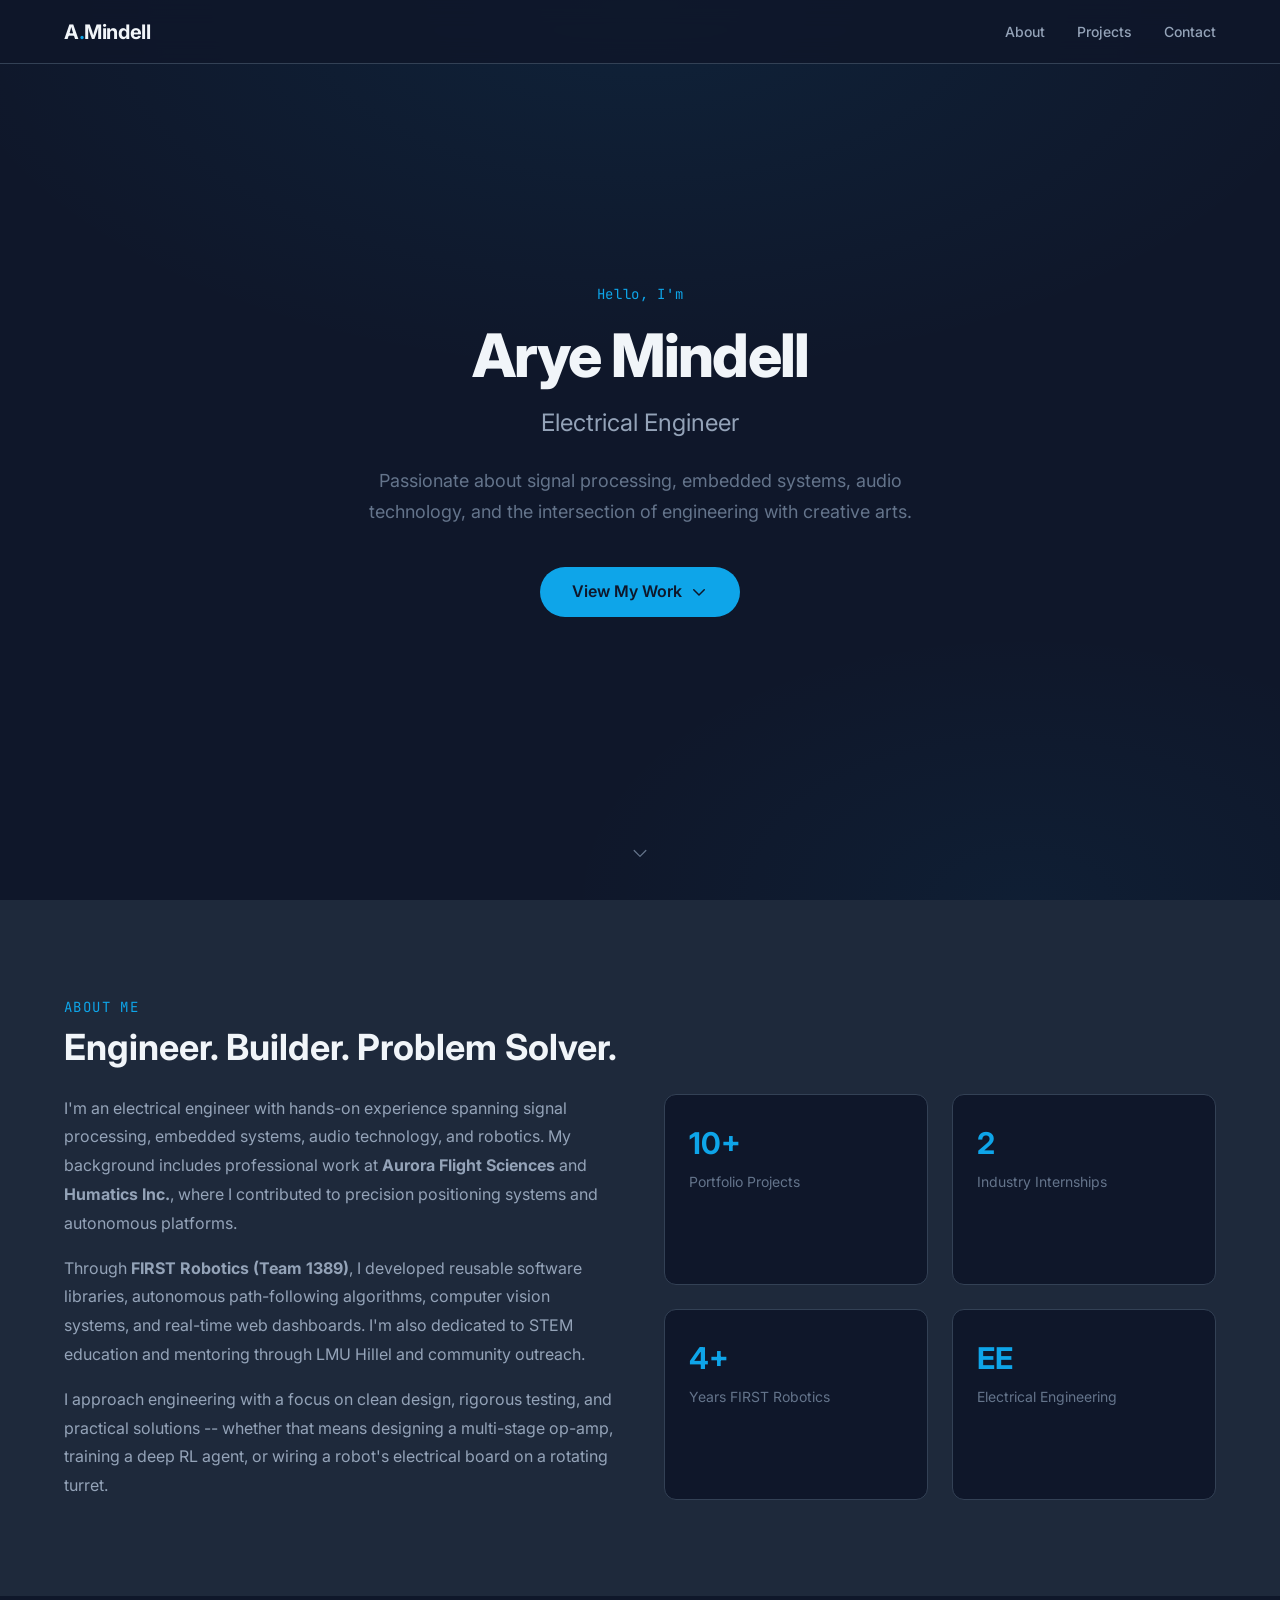
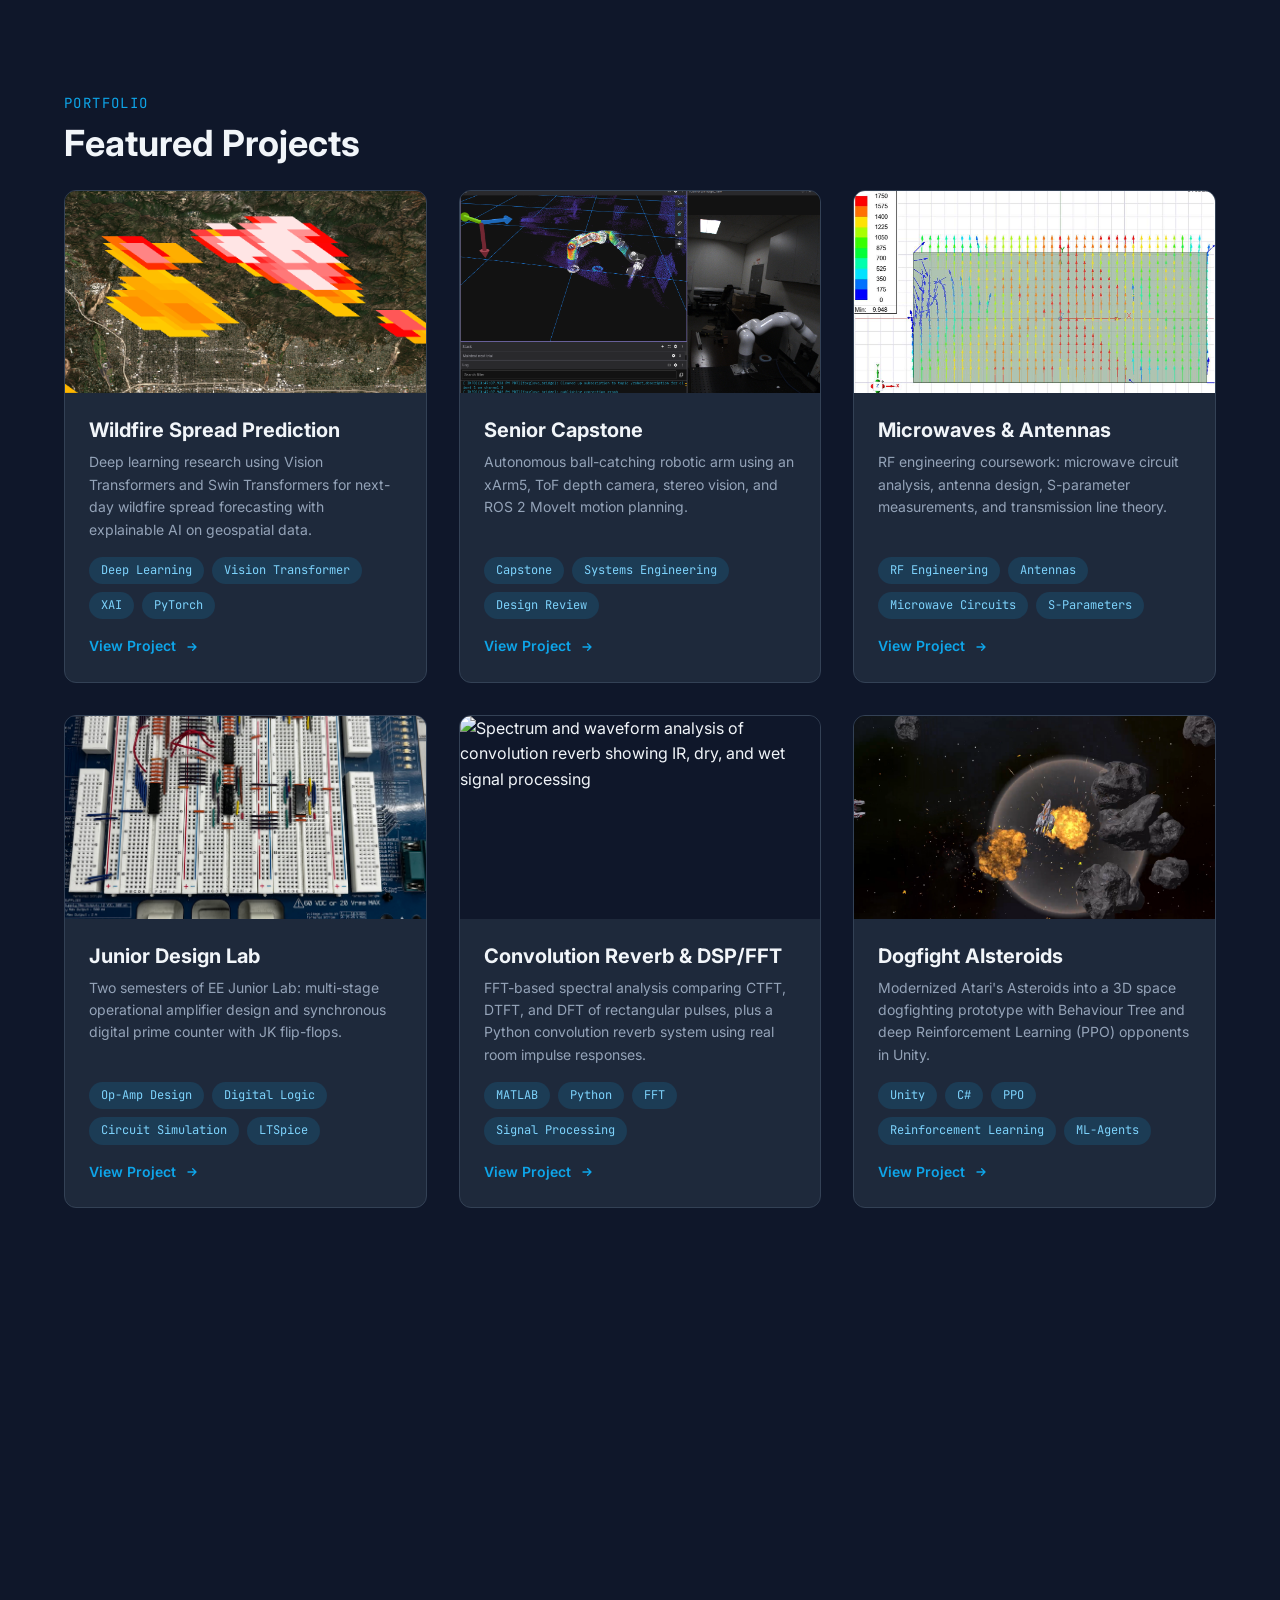
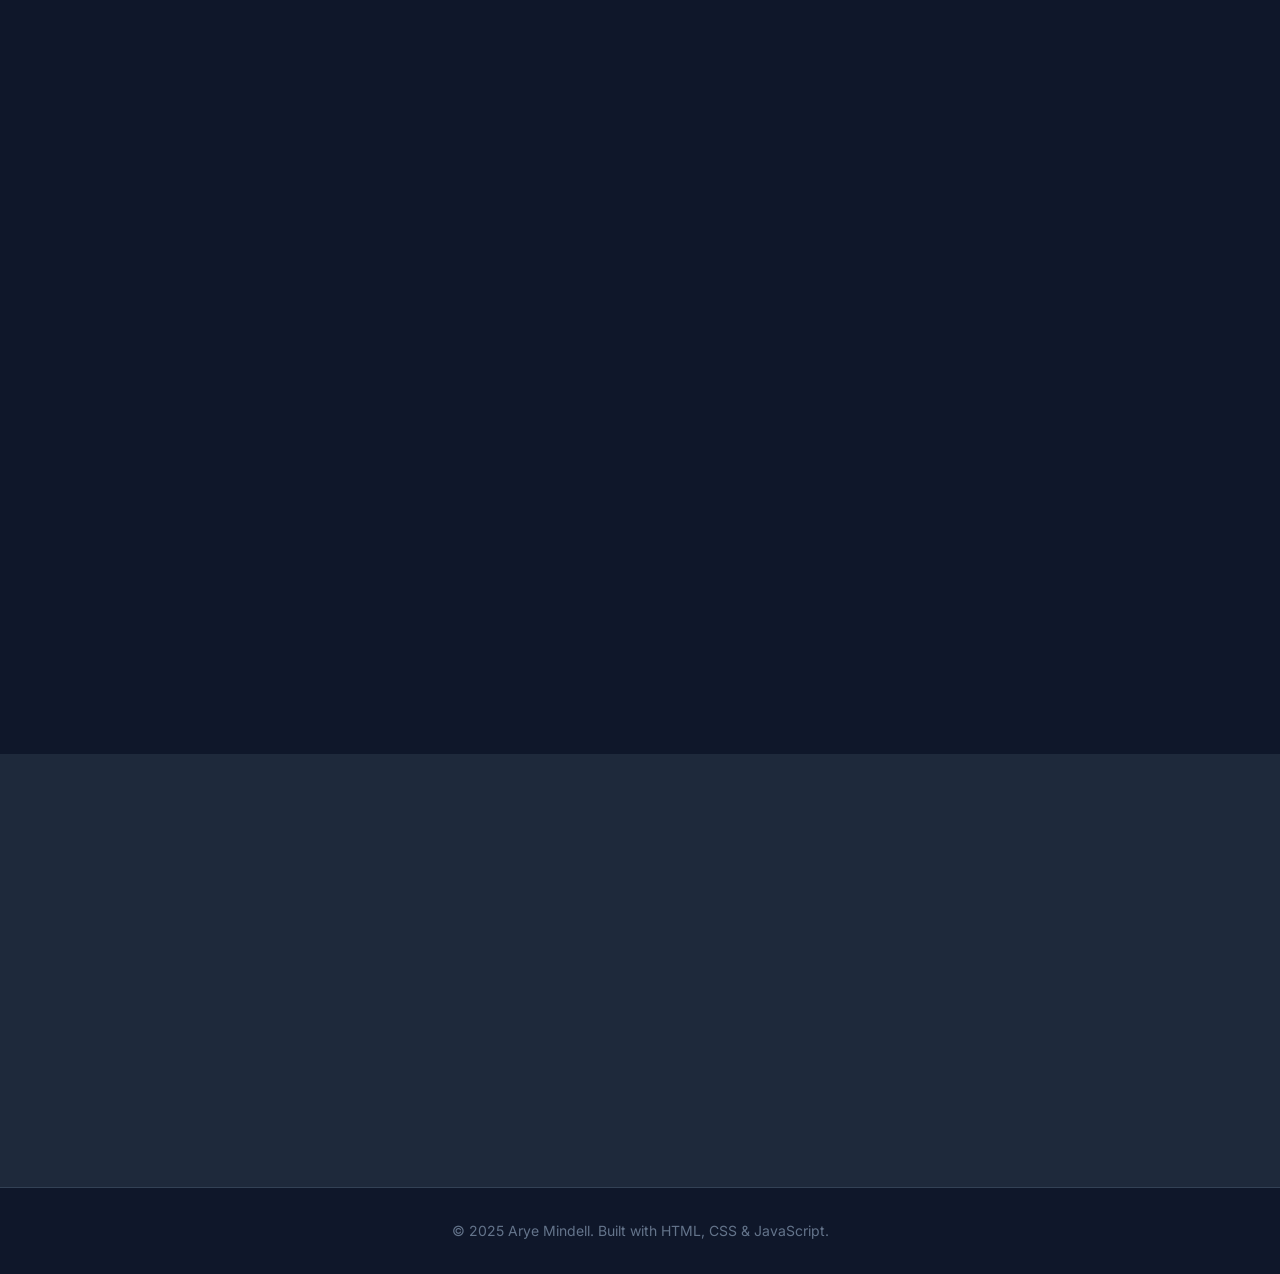
==== commit d1e78ab2: "Add IDT geolocation map and logo to contest page Use package tracker map screenshot as home page pre" ====
--- a/docs/index.html
+++ b/docs/index.html
@@ -205,6 +205,61 @@
           </div>
         </article>
 
+        <!-- OSV Autonomous Vehicle -->
+        <article class="project-card fade-in">
+          <img src="assets/images/osv/poster-p1-8.jpg" alt="Urban Turtle OSV navigating the sand course during competition" class="project-card__image" loading="lazy">
+          <div class="project-card__body">
+            <h3 class="project-card__title">OSV Autonomous Vehicle</h3>
+            <p class="project-card__desc">ENES100 "Urban Turtle" Over-Sand Vehicle: sensor rigs, drivetrain systems, and autonomous navigation for a robotics prototyping course.</p>
+            <div class="project-card__tags">
+              <span class="tag">Autonomous Nav</span>
+              <span class="tag">Sensor Integration</span>
+              <span class="tag">Arduino</span>
+            </div>
+            <a href="projects/osv-autonomous-vehicle.html" class="project-card__link">
+              View Project
+              <svg xmlns="http://www.w3.org/2000/svg" fill="none" viewBox="0 0 24 24" stroke-width="2" stroke="currentColor" aria-hidden="true"><path stroke-linecap="round" stroke-linejoin="round" d="M13 7l5 5m0 0l-5 5m5-5H6"/></svg>
+            </a>
+          </div>
+        </article>
+
+        <!-- Humatics Internship -->
+        <article class="project-card fade-in">
+          <img src="assets/images/humatics/humatics-logo.jpeg" alt="Humatics company logo" class="project-card__image" loading="lazy">
+          <div class="project-card__body">
+            <h3 class="project-card__title">Humatics Internship</h3>
+            <p class="project-card__desc">Internship at Humatics Inc. working with ultra-wideband precision positioning systems and hands-on assembly of the Apollo product.</p>
+            <div class="project-card__tags">
+              <span class="tag">UWB</span>
+              <span class="tag">Sensor Systems</span>
+              <span class="tag">Hardware Assembly</span>
+            </div>
+            <a href="projects/humatics-internship.html" class="project-card__link">
+              View Project
+              <svg xmlns="http://www.w3.org/2000/svg" fill="none" viewBox="0 0 24 24" stroke-width="2" stroke="currentColor" aria-hidden="true"><path stroke-linecap="round" stroke-linejoin="round" d="M13 7l5 5m0 0l-5 5m5-5H6"/></svg>
+            </a>
+          </div>
+        </article>
+
+        <!-- Aurora Flight Sciences -->
+        <article class="project-card fade-in">
+          <img src="assets/images/aurora/aurora-logo.png" alt="Aurora Flight Sciences logo" class="project-card__image" loading="lazy">
+          <div class="project-card__body">
+            <h3 class="project-card__title">Aurora Flight Sciences</h3>
+            <p class="project-card__desc">Embedded C++ collision-avoidance integration for autonomous quadrotor UAVs, cutting obstacle reaction latency by 80%.</p>
+            <div class="project-card__tags">
+              <span class="tag">C++</span>
+              <span class="tag">Embedded</span>
+              <span class="tag">UAV</span>
+              <span class="tag">Real-Time</span>
+            </div>
+            <a href="projects/aurora-flight-sciences.html" class="project-card__link">
+              View Project
+              <svg xmlns="http://www.w3.org/2000/svg" fill="none" viewBox="0 0 24 24" stroke-width="2" stroke="currentColor" aria-hidden="true"><path stroke-linecap="round" stroke-linejoin="round" d="M13 7l5 5m0 0l-5 5m5-5H6"/></svg>
+            </a>
+          </div>
+        </article>
+
         <!-- FRC Team 1389 -->
         <article class="project-card fade-in">
           <img src="assets/images/frc/addition-page-to-judges-packet-18.png" alt="Stratus competing on the FRC field" class="project-card__image" loading="lazy">
@@ -224,66 +279,9 @@
           </div>
         </article>
 
-        <!-- Humatics Internship -->
-        <article class="project-card fade-in">
-          <img src="assets/images/humatics/humatics-logo.jpeg" alt="Humatics company logo" class="project-card__image" loading="lazy">
-          <div class="project-card__body">
-            <h3 class="project-card__title">Humatics Internship</h3>
-            <p class="project-card__desc">Internship at Humatics Inc. working with ultra-wideband precision positioning systems and hands-on assembly of the Apollo product.</p>
-            <div class="project-card__tags">
-              <span class="tag">UWB</span>
-              <span class="tag">Sensor Systems</span>
-              <span class="tag">Hardware Assembly</span>
-            </div>
-            <a href="projects/humatics-internship.html" class="project-card__link">
-              View Project
-              <svg xmlns="http://www.w3.org/2000/svg" fill="none" viewBox="0 0 24 24" stroke-width="2" stroke="currentColor" aria-hidden="true"><path stroke-linecap="round" stroke-linejoin="round" d="M13 7l5 5m0 0l-5 5m5-5H6"/></svg>
-            </a>
-          </div>
-        </article>
-
-        <!-- Aurora Flight Sciences -->
-        <article class="project-card fade-in">
-          <img src="assets/images/aurora/aurora-logo.png" alt="Aurora Flight Sciences logo" class="project-card__image" loading="lazy">
-          <div class="project-card__body">
-            <h3 class="project-card__title">Aurora Flight Sciences</h3>
-            <p class="project-card__desc">Embedded C++ collision-avoidance integration for autonomous quadrotor UAVs, cutting obstacle reaction latency by 80%.</p>
-            <div class="project-card__tags">
-              <span class="tag">C++</span>
-              <span class="tag">Embedded</span>
-              <span class="tag">UAV</span>
-              <span class="tag">Real-Time</span>
-            </div>
-            <a href="projects/aurora-flight-sciences.html" class="project-card__link">
-              View Project
-              <svg xmlns="http://www.w3.org/2000/svg" fill="none" viewBox="0 0 24 24" stroke-width="2" stroke="currentColor" aria-hidden="true"><path stroke-linecap="round" stroke-linejoin="round" d="M13 7l5 5m0 0l-5 5m5-5H6"/></svg>
-            </a>
-          </div>
-        </article>
-
-        <!-- OSV Autonomous Vehicle -->
-        <article class="project-card fade-in">
-          <img src="assets/images/osv/poster-p1-8.jpg" alt="Urban Turtle OSV navigating the sand course during competition" class="project-card__image" loading="lazy">
-          <div class="project-card__body">
-            <h3 class="project-card__title">OSV Autonomous Vehicle</h3>
-            <p class="project-card__desc">ENES100 "Urban Turtle" Over-Sand Vehicle: sensor rigs, drivetrain systems, and autonomous navigation for a robotics prototyping course.</p>
-            <div class="project-card__tags">
-              <span class="tag">Autonomous Nav</span>
-              <span class="tag">Sensor Integration</span>
-              <span class="tag">Arduino</span>
-            </div>
-            <a href="projects/osv-autonomous-vehicle.html" class="project-card__link">
-              View Project
-              <svg xmlns="http://www.w3.org/2000/svg" fill="none" viewBox="0 0 24 24" stroke-width="2" stroke="currentColor" aria-hidden="true"><path stroke-linecap="round" stroke-linejoin="round" d="M13 7l5 5m0 0l-5 5m5-5H6"/></svg>
-            </a>
-          </div>
-        </article>
-
         <!-- IDT Coding Contest -->
         <article class="project-card fade-in">
-          <div class="project-card__image--placeholder" aria-hidden="true">
-            <svg xmlns="http://www.w3.org/2000/svg" width="48" height="48" fill="none" viewBox="0 0 24 24" stroke-width="1" stroke="currentColor"><path stroke-linecap="round" stroke-linejoin="round" d="M17.25 6.75 22.5 12l-5.25 5.25m-10.5 0L1.5 12l5.25-5.25m7.5-3-4.5 16.5"/></svg>
-          </div>
+          <img src="assets/images/idt/geolocation-map.png" alt="Groovy package tracker web app showing geolocation map with route between cities" class="project-card__image" loading="lazy">
           <div class="project-card__body">
             <h3 class="project-card__title">IDT Coding Contest</h3>
             <p class="project-card__desc">IDT Winter 2016 coding competition entry as team "The Flatlanders" -- competitive programming and embedded systems challenge.</p>
@@ -301,7 +299,7 @@
 
         <!-- Misc Projects -->
         <article class="project-card fade-in">
-          <img src="assets/images/misc/imu-tilt-table.PNG" alt="Custom 3D printed tilt table for IMU sensor testing" class="project-card__image" loading="lazy">
+          <img src="assets/images/misc/3d-printed-parts.JPG" alt="Collection of 3D printed educational components" class="project-card__image" loading="lazy">
           <div class="project-card__body">
             <h3 class="project-card__title">Miscellaneous Projects</h3>
             <p class="project-card__desc">A gallery of hands-on engineering: truss structures, IMU tilt tables, 3D printed parts, and Arduino circuits.</p>
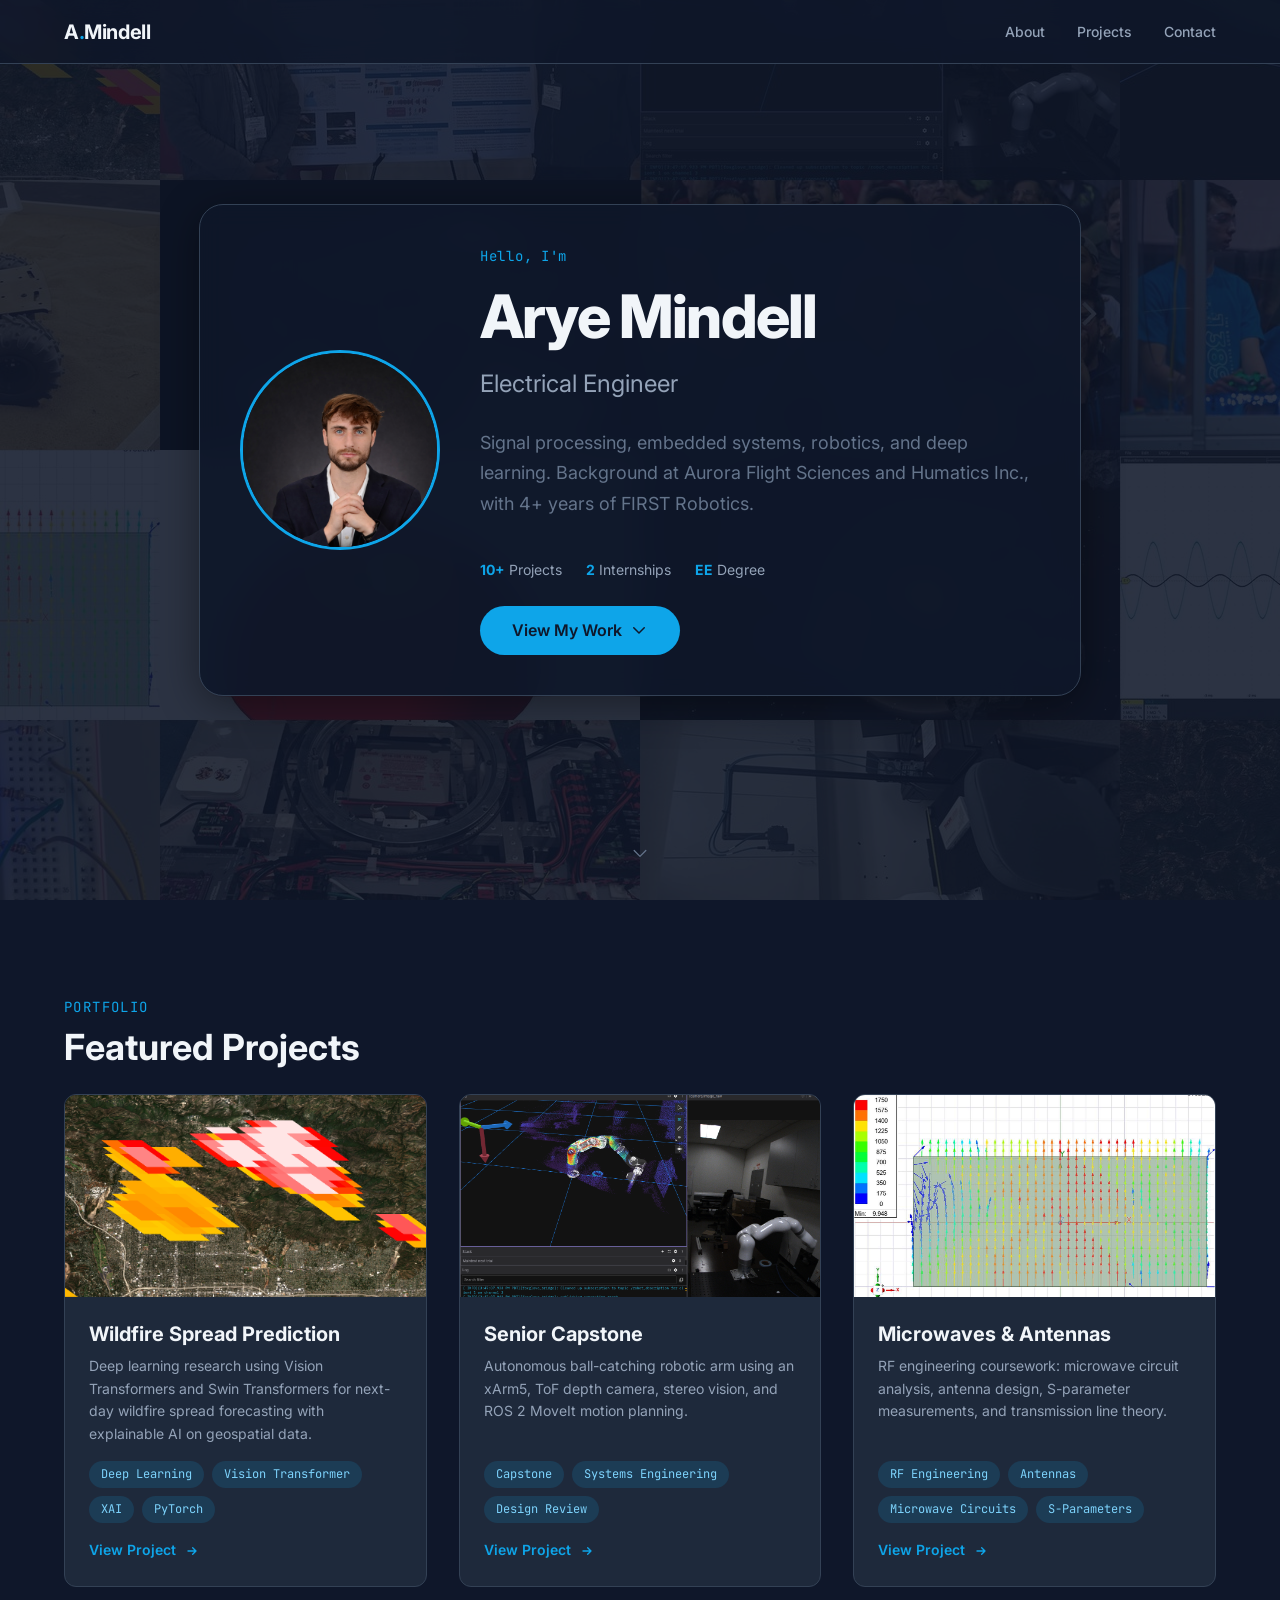
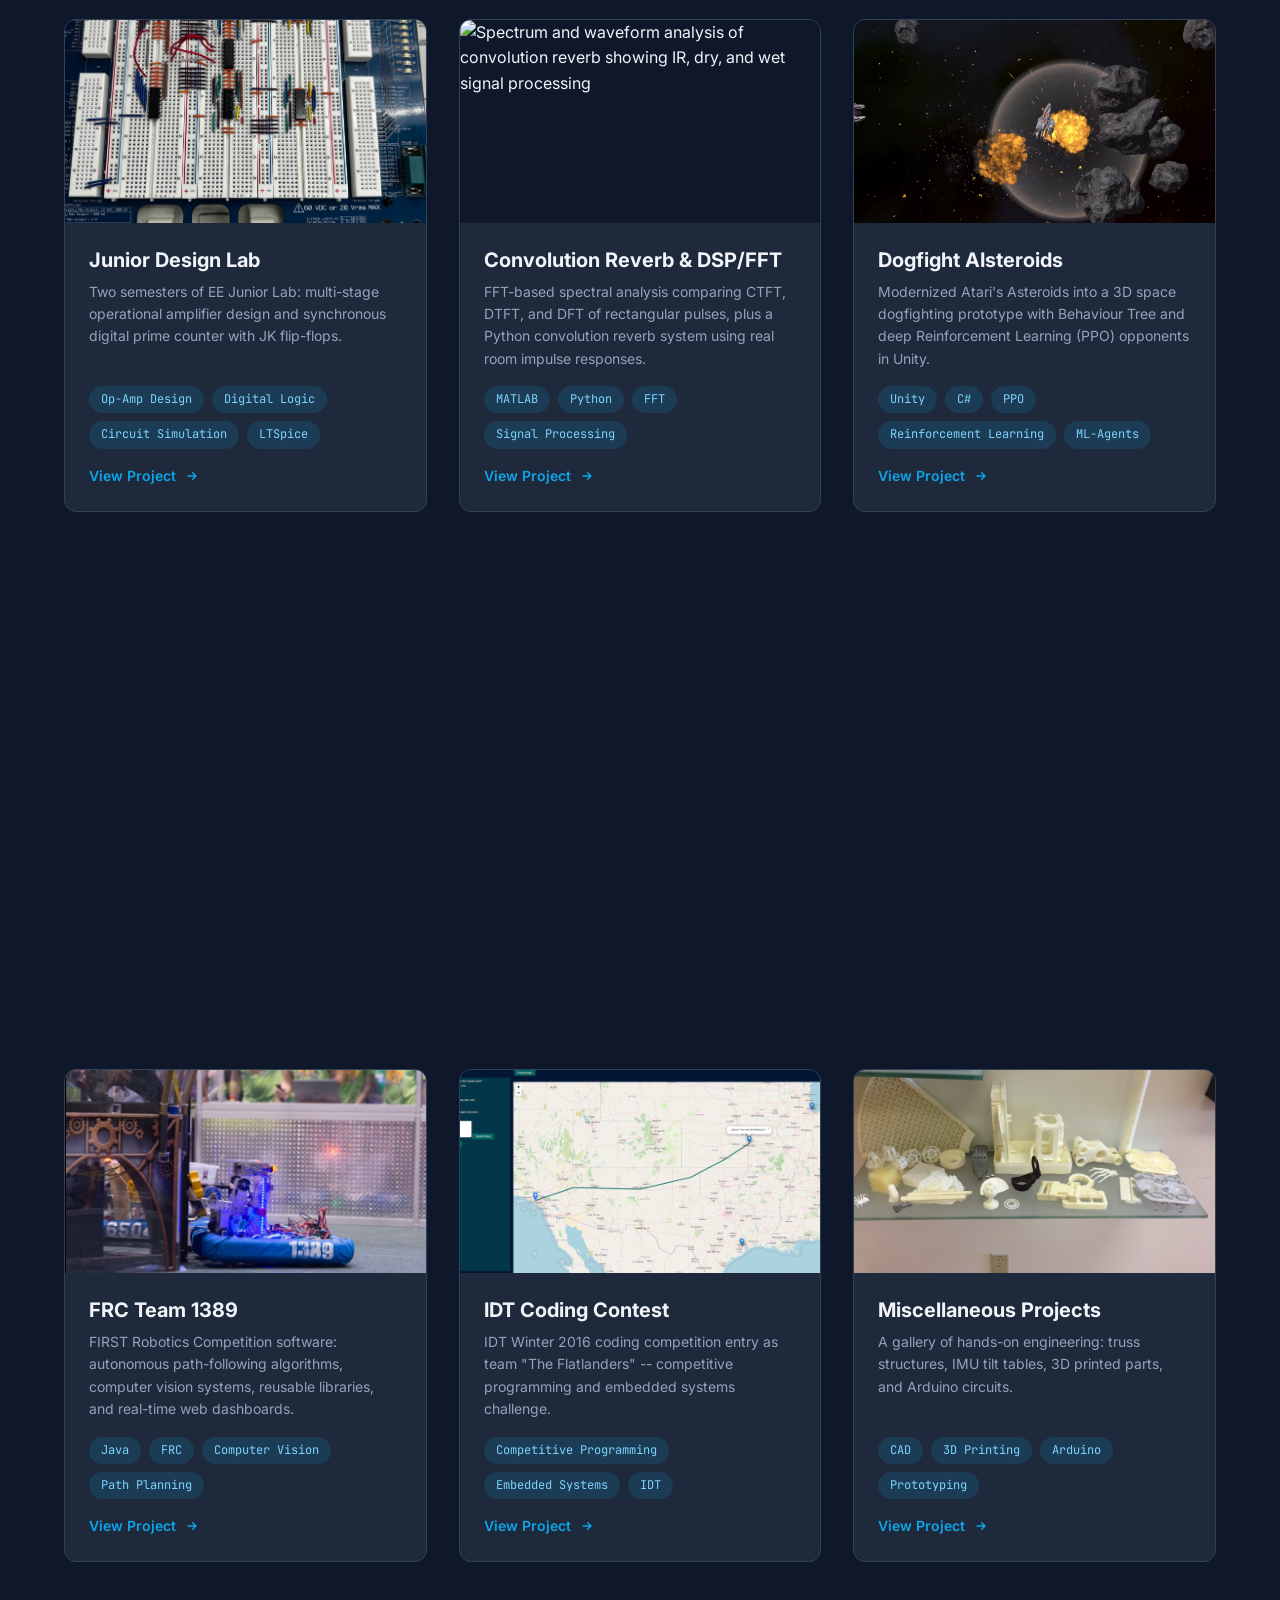
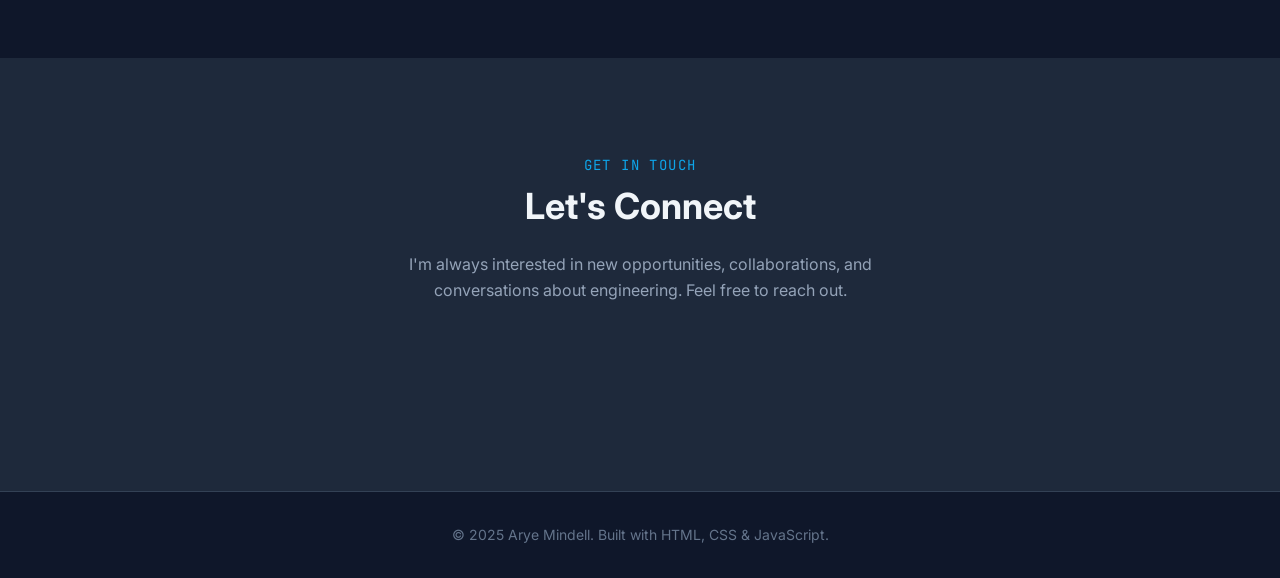
==== commit d07d1fa9: "Redesign hero as profile card over collage, remove About section Replace floating text hero with a s" ====
--- a/docs/index.html
+++ b/docs/index.html
@@ -26,7 +26,7 @@
       </button>
       <nav class="nav" aria-label="Main navigation">
         <ul class="nav__list">
-          <li><a href="#about" class="nav__link">About</a></li>
+          <li><a href="#hero" class="nav__link">About</a></li>
           <li><a href="#projects" class="nav__link">Projects</a></li>
           <li><a href="#contact" class="nav__link">Contact</a></li>
         </ul>
@@ -36,51 +36,26 @@
 
   <!-- ====== Hero ====== -->
   <section class="hero" id="hero">
-    <div class="hero__content">
-      <p class="hero__greeting">Hello, I'm</p>
-      <h1 class="hero__name">Arye Mindell</h1>
-      <p class="hero__title">Electrical Engineer</p>
-      <p class="hero__tagline">Passionate about signal processing, embedded systems, audio technology, and the intersection of engineering with creative arts.</p>
-      <a href="#projects" class="hero__cta">
-        View My Work
-        <svg xmlns="http://www.w3.org/2000/svg" fill="none" viewBox="0 0 24 24" stroke-width="2" stroke="currentColor" aria-hidden="true"><path stroke-linecap="round" stroke-linejoin="round" d="M19 9l-7 7-7-7"/></svg>
-      </a>
+    <div class="hero__card">
+      <img src="assets/images/profile-photo.png" alt="Arye Mindell" class="hero__photo">
+      <div class="hero__card-text">
+        <p class="hero__greeting">Hello, I'm</p>
+        <h1 class="hero__name">Arye Mindell</h1>
+        <p class="hero__title">Electrical Engineer</p>
+        <p class="hero__tagline">Signal processing, embedded systems, robotics, and deep learning. Background at Aurora Flight Sciences and Humatics Inc., with 4+ years of FIRST Robotics.</p>
+        <div class="hero__stats">
+          <div class="hero__stat"><span class="hero__stat-value">10+</span> Projects</div>
+          <div class="hero__stat"><span class="hero__stat-value">2</span> Internships</div>
+          <div class="hero__stat"><span class="hero__stat-value">EE</span> Degree</div>
+        </div>
+        <a href="#projects" class="hero__cta">
+          View My Work
+          <svg xmlns="http://www.w3.org/2000/svg" fill="none" viewBox="0 0 24 24" stroke-width="2" stroke="currentColor" aria-hidden="true"><path stroke-linecap="round" stroke-linejoin="round" d="M19 9l-7 7-7-7"/></svg>
+        </a>
+      </div>
     </div>
     <div class="hero__scroll-hint" aria-hidden="true">
       <svg xmlns="http://www.w3.org/2000/svg" width="20" height="20" fill="none" viewBox="0 0 24 24" stroke-width="1.5" stroke="currentColor"><path stroke-linecap="round" stroke-linejoin="round" d="M19 9l-7 7-7-7"/></svg>
-    </div>
-  </section>
-
-  <!-- ====== About ====== -->
-  <section class="about" id="about">
-    <div class="container">
-      <p class="section-label fade-in">About Me</p>
-      <h2 class="section-title fade-in">Engineer. Builder. Problem Solver.</h2>
-      <div class="about__grid">
-        <div class="about__text fade-in">
-          <p>I'm an electrical engineer with hands-on experience spanning signal processing, embedded systems, audio technology, and robotics. My background includes professional work at <strong>Aurora Flight Sciences</strong> and <strong>Humatics Inc.</strong>, where I contributed to precision positioning systems and autonomous platforms.</p>
-          <p>Through <strong>FIRST Robotics (Team 1389)</strong>, I developed reusable software libraries, autonomous path-following algorithms, computer vision systems, and real-time web dashboards. I'm also dedicated to STEM education and mentoring through LMU Hillel and community outreach.</p>
-          <p>I approach engineering with a focus on clean design, rigorous testing, and practical solutions -- whether that means designing a multi-stage op-amp, training a deep RL agent, or wiring a robot's electrical board on a rotating turret.</p>
-        </div>
-        <div class="about__highlights fade-in">
-          <div class="about__stat">
-            <div class="about__stat-value">10+</div>
-            <div class="about__stat-label">Portfolio Projects</div>
-          </div>
-          <div class="about__stat">
-            <div class="about__stat-value">2</div>
-            <div class="about__stat-label">Industry Internships</div>
-          </div>
-          <div class="about__stat">
-            <div class="about__stat-value">4+</div>
-            <div class="about__stat-label">Years FIRST Robotics</div>
-          </div>
-          <div class="about__stat">
-            <div class="about__stat-value">EE</div>
-            <div class="about__stat-label">Electrical Engineering</div>
-          </div>
-        </div>
-      </div>
     </div>
   </section>
 
--- a/docs/css/style.css
+++ b/docs/css/style.css
@@ -282,19 +282,99 @@
   overflow: hidden;
 }
 
+.hero::after {
+  content: '';
+  position: absolute;
+  inset: -10%;
+  width: 120%;
+  height: 120%;
+  background: url('../assets/images/hero-collage.jpg') center / cover no-repeat;
+  animation: hero-drift 30s ease-in-out infinite alternate;
+  z-index: 0;
+}
+
+@keyframes hero-drift {
+  0%   { transform: translate(0, 0) scale(1.05); }
+  50%  { transform: translate(-3%, -2%) scale(1.1); }
+  100% { transform: translate(2%, -4%) scale(1.05); }
+}
+
 .hero::before {
   content: '';
   position: absolute;
   inset: 0;
-  background:
-    radial-gradient(ellipse 80% 60% at 50% 0%, rgba(14, 165, 233, 0.08) 0%, transparent 70%),
-    radial-gradient(ellipse 60% 50% at 80% 100%, rgba(14, 165, 233, 0.05) 0%, transparent 60%);
+  background: rgba(15, 23, 42, 0.88);
   pointer-events: none;
+  z-index: 1;
+}
+
+.hero__card {
+  position: relative;
+  z-index: 2;
+  display: flex;
+  align-items: center;
+  gap: var(--space-10);
+  background: rgba(15, 23, 42, 0.92);
+  border: 1px solid var(--color-border);
+  border-radius: 1.5rem;
+  padding: var(--space-10);
+  max-width: 900px;
+  backdrop-filter: blur(12px);
+  box-shadow: 0 8px 40px rgba(0, 0, 0, 0.4);
+}
+
+.hero__photo {
+  width: 200px;
+  height: 200px;
+  border-radius: 50%;
+  object-fit: cover;
+  object-position: center 15%;
+  border: 3px solid var(--color-accent);
+  flex-shrink: 0;
+}
+
+.hero__card-text {
+  text-align: left;
+}
+
+.hero__stats {
+  display: flex;
+  gap: var(--space-6);
+  margin-bottom: var(--space-6);
+}
+
+.hero__stat {
+  font-size: var(--text-sm);
+  color: var(--color-text-secondary);
+}
+
+.hero__stat-value {
+  font-weight: 700;
+  color: var(--color-accent);
+}
+
+@media (max-width: 640px) {
+  .hero__card {
+    flex-direction: column;
+    text-align: center;
+    padding: var(--space-8);
+    gap: var(--space-6);
+  }
+  .hero__card-text {
+    text-align: center;
+  }
+  .hero__photo {
+    width: 150px;
+    height: 150px;
+  }
+  .hero__stats {
+    justify-content: center;
+  }
 }
 
 .hero__content {
   position: relative;
-  z-index: 1;
+  z-index: 2;
   max-width: 720px;
 }
 
@@ -367,6 +447,7 @@
   color: var(--color-text-muted);
   font-size: var(--text-xs);
   animation: bounce 2s ease infinite;
+  z-index: 2;
 }
 
 @keyframes bounce {
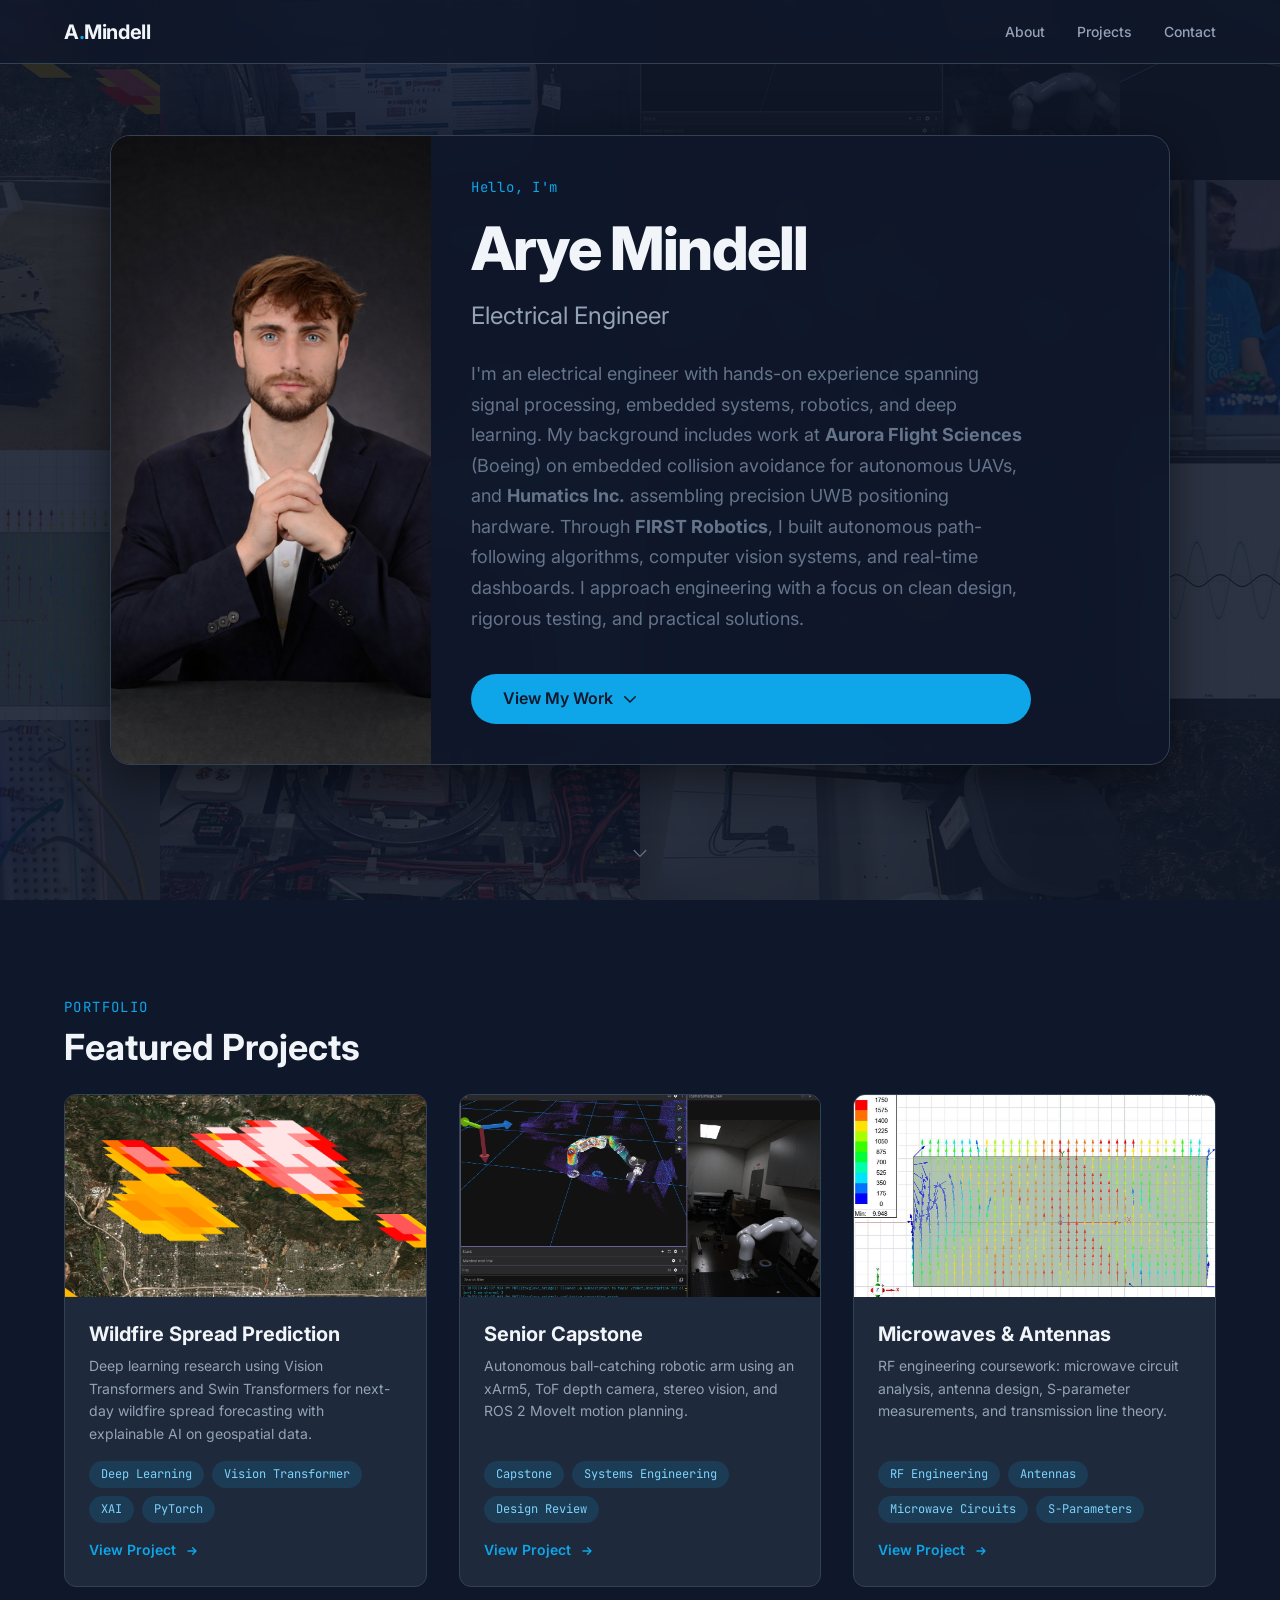
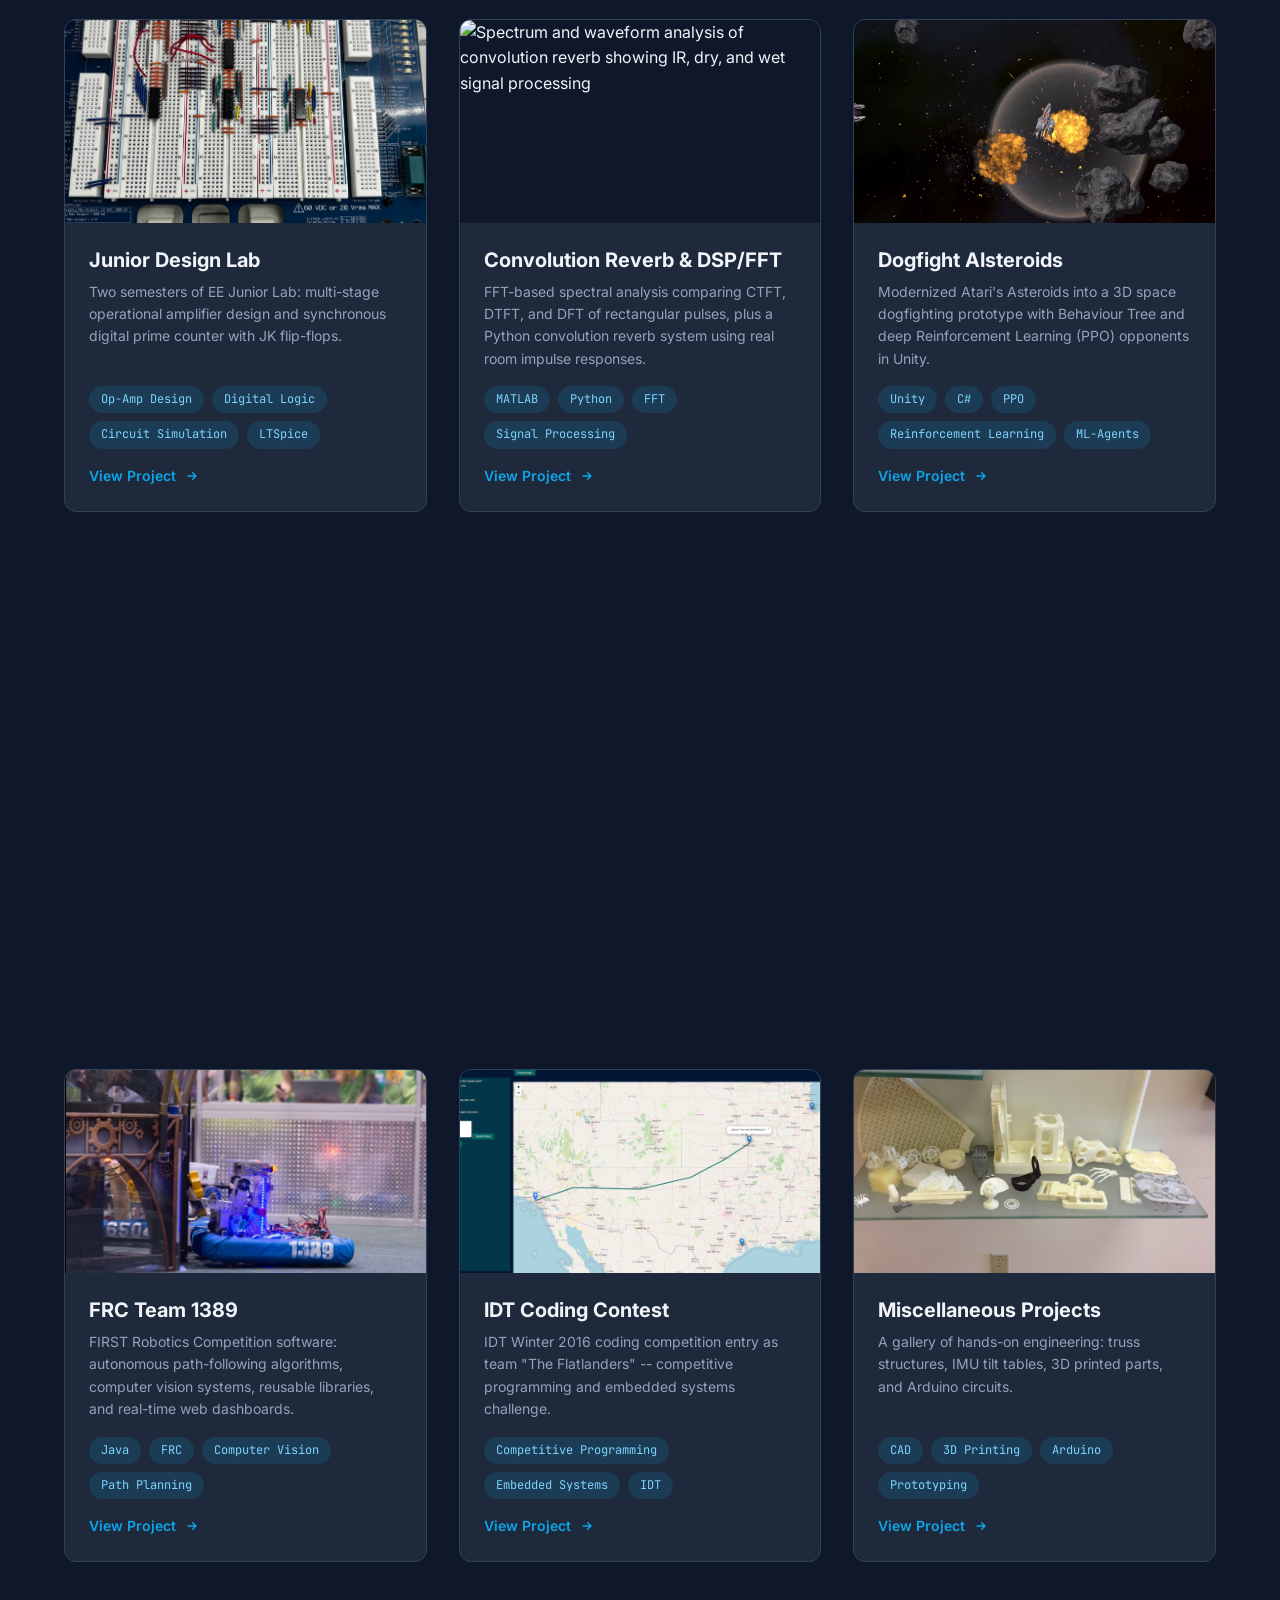
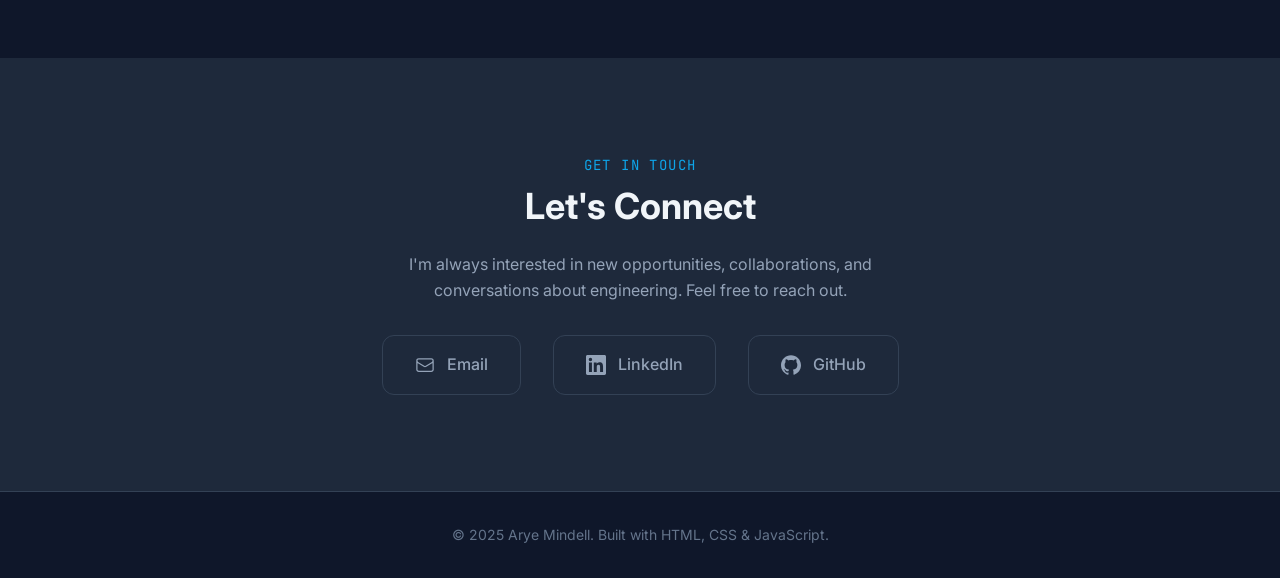
==== commit 00637568: "Enlarge hero card with full-height photo and longer bio Replace small circular photo with full-heigh" ====
--- a/docs/index.html
+++ b/docs/index.html
@@ -42,12 +42,7 @@
         <p class="hero__greeting">Hello, I'm</p>
         <h1 class="hero__name">Arye Mindell</h1>
         <p class="hero__title">Electrical Engineer</p>
-        <p class="hero__tagline">Signal processing, embedded systems, robotics, and deep learning. Background at Aurora Flight Sciences and Humatics Inc., with 4+ years of FIRST Robotics.</p>
-        <div class="hero__stats">
-          <div class="hero__stat"><span class="hero__stat-value">10+</span> Projects</div>
-          <div class="hero__stat"><span class="hero__stat-value">2</span> Internships</div>
-          <div class="hero__stat"><span class="hero__stat-value">EE</span> Degree</div>
-        </div>
+        <p class="hero__tagline">I'm an electrical engineer with hands-on experience spanning signal processing, embedded systems, robotics, and deep learning. My background includes work at <strong>Aurora Flight Sciences</strong> (Boeing) on embedded collision avoidance for autonomous UAVs, and <strong>Humatics Inc.</strong> assembling precision UWB positioning hardware. Through <strong>FIRST Robotics</strong>, I built autonomous path-following algorithms, computer vision systems, and real-time dashboards. I approach engineering with a focus on clean design, rigorous testing, and practical solutions.</p>
         <a href="#projects" class="hero__cta">
           View My Work
           <svg xmlns="http://www.w3.org/2000/svg" fill="none" viewBox="0 0 24 24" stroke-width="2" stroke="currentColor" aria-hidden="true"><path stroke-linecap="round" stroke-linejoin="round" d="M19 9l-7 7-7-7"/></svg>
--- a/docs/css/style.css
+++ b/docs/css/style.css
@@ -312,63 +312,46 @@
   position: relative;
   z-index: 2;
   display: flex;
-  align-items: center;
-  gap: var(--space-10);
-  background: rgba(15, 23, 42, 0.92);
+  align-items: stretch;
+  gap: 0;
+  background: rgba(15, 23, 42, 0.94);
   border: 1px solid var(--color-border);
-  border-radius: 1.5rem;
-  padding: var(--space-10);
-  max-width: 900px;
-  backdrop-filter: blur(12px);
-  box-shadow: 0 8px 40px rgba(0, 0, 0, 0.4);
+  border-radius: 1.25rem;
+  overflow: hidden;
+  max-width: 1060px;
+  width: 90%;
+  backdrop-filter: blur(16px);
+  box-shadow: 0 12px 48px rgba(0, 0, 0, 0.5);
 }
 
 .hero__photo {
-  width: 200px;
-  height: 200px;
-  border-radius: 50%;
+  width: 320px;
+  min-height: 100%;
   object-fit: cover;
-  object-position: center 15%;
-  border: 3px solid var(--color-accent);
+  object-position: center 20%;
   flex-shrink: 0;
 }
 
 .hero__card-text {
   text-align: left;
-}
-
-.hero__stats {
-  display: flex;
-  gap: var(--space-6);
-  margin-bottom: var(--space-6);
-}
-
-.hero__stat {
-  font-size: var(--text-sm);
-  color: var(--color-text-secondary);
-}
-
-.hero__stat-value {
-  font-weight: 700;
-  color: var(--color-accent);
-}
-
-@media (max-width: 640px) {
+  padding: var(--space-10);
+  display: flex;
+  flex-direction: column;
+  justify-content: center;
+}
+
+@media (max-width: 768px) {
   .hero__card {
     flex-direction: column;
+  }
+  .hero__card-text {
     text-align: center;
     padding: var(--space-8);
-    gap: var(--space-6);
-  }
-  .hero__card-text {
-    text-align: center;
   }
   .hero__photo {
-    width: 150px;
-    height: 150px;
-  }
-  .hero__stats {
-    justify-content: center;
+    width: 100%;
+    height: 300px;
+    min-height: auto;
   }
 }
 
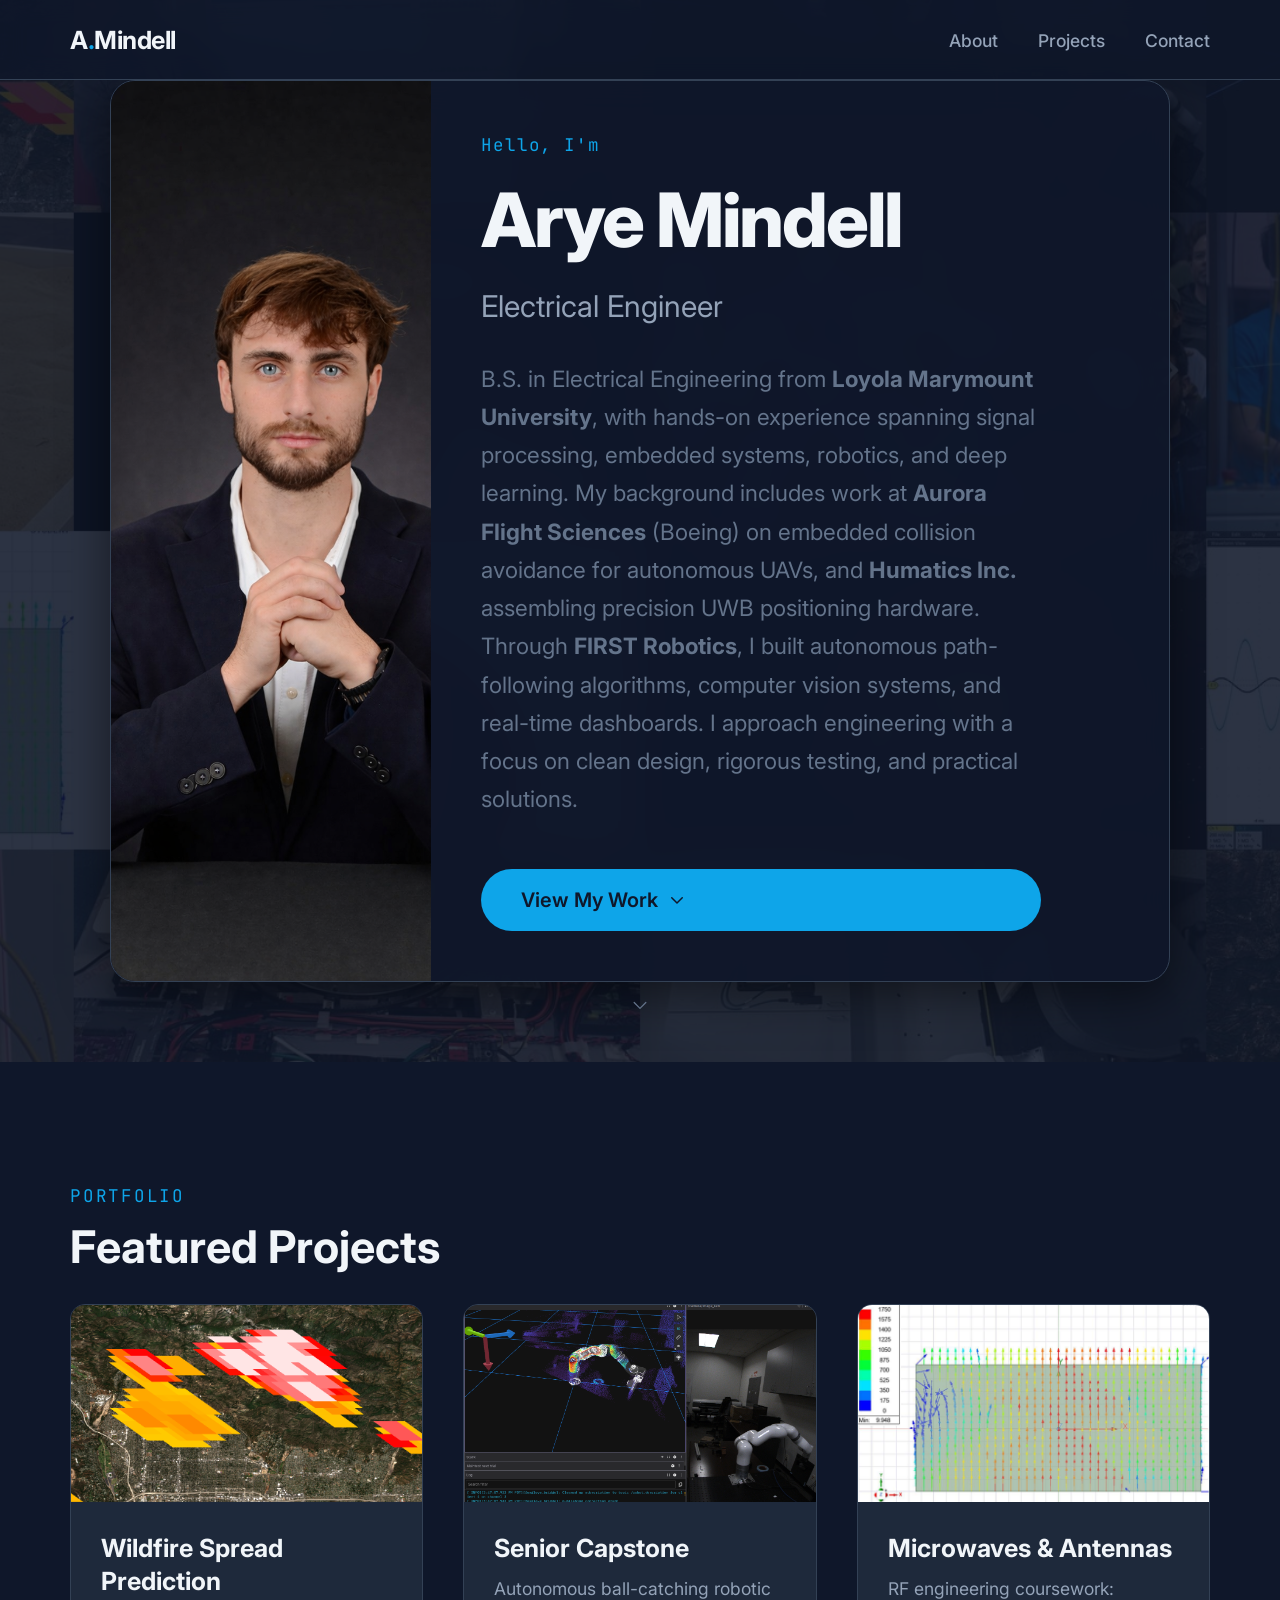
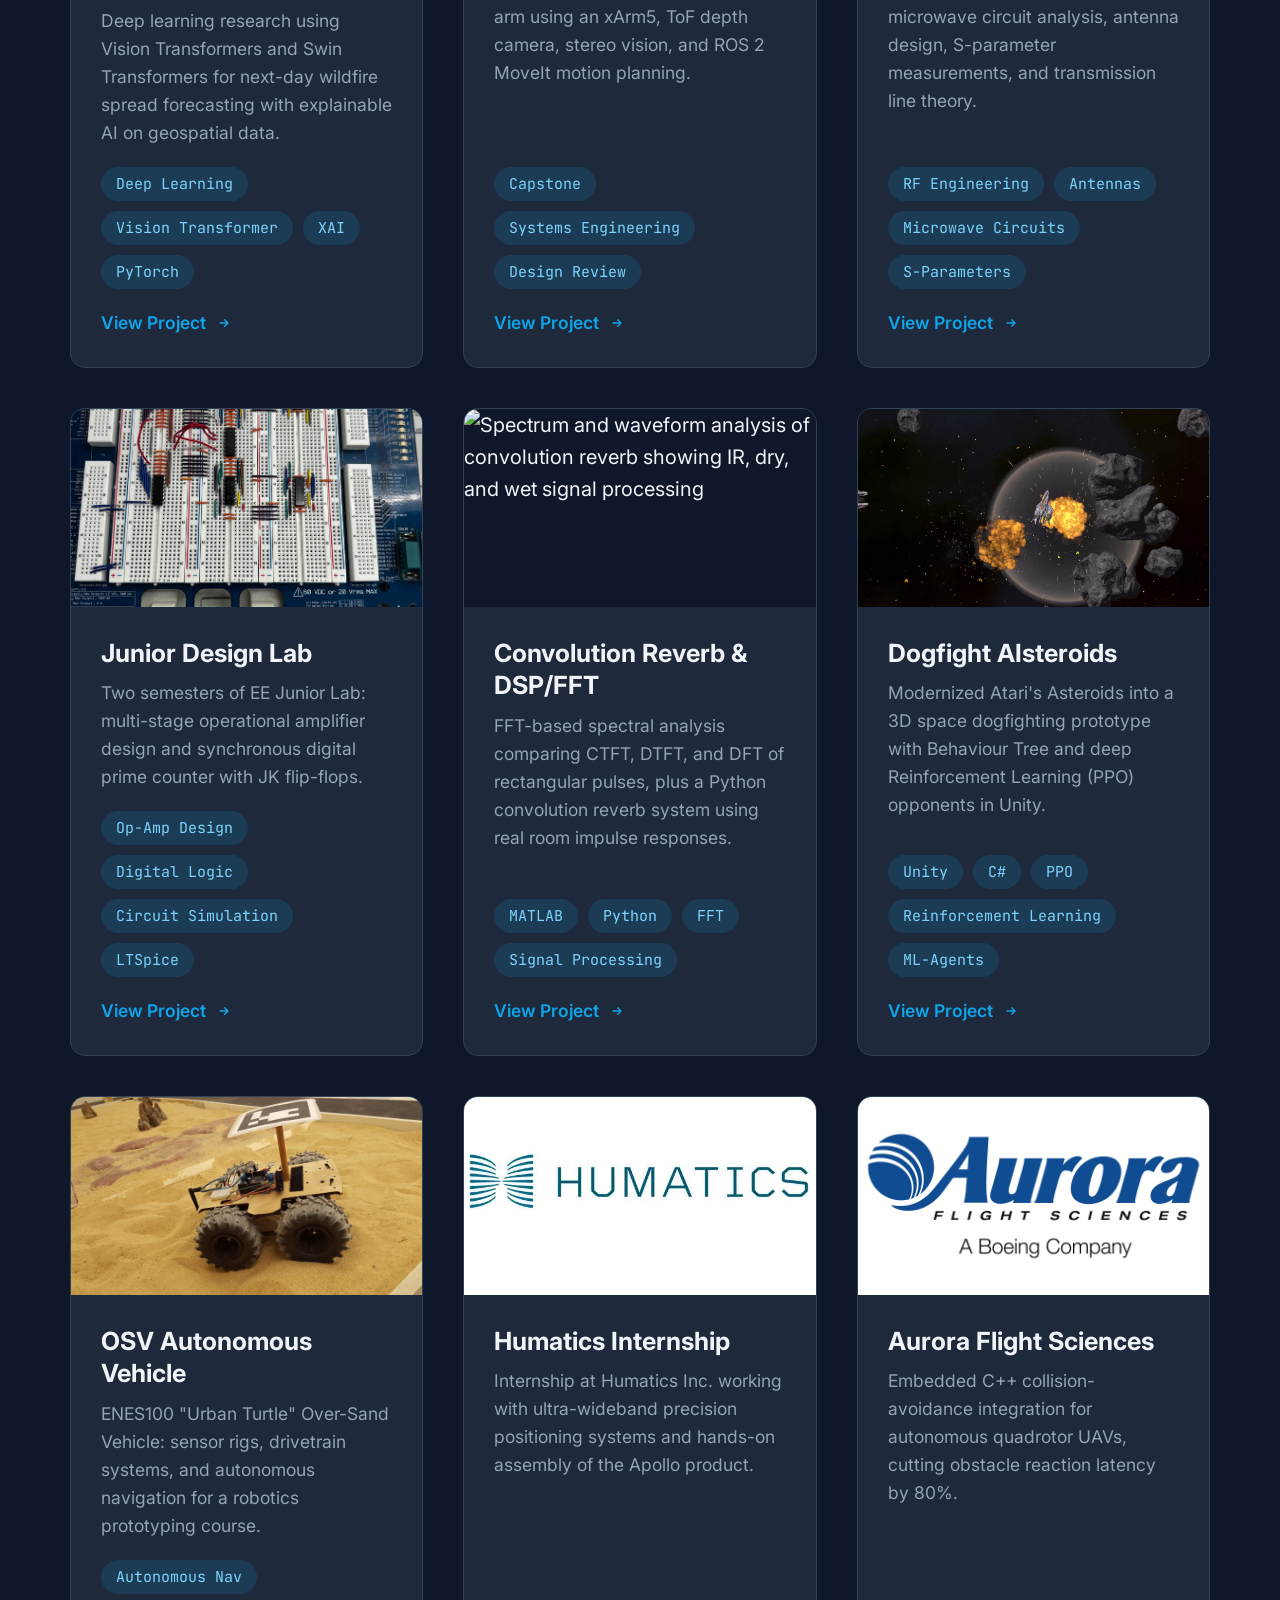
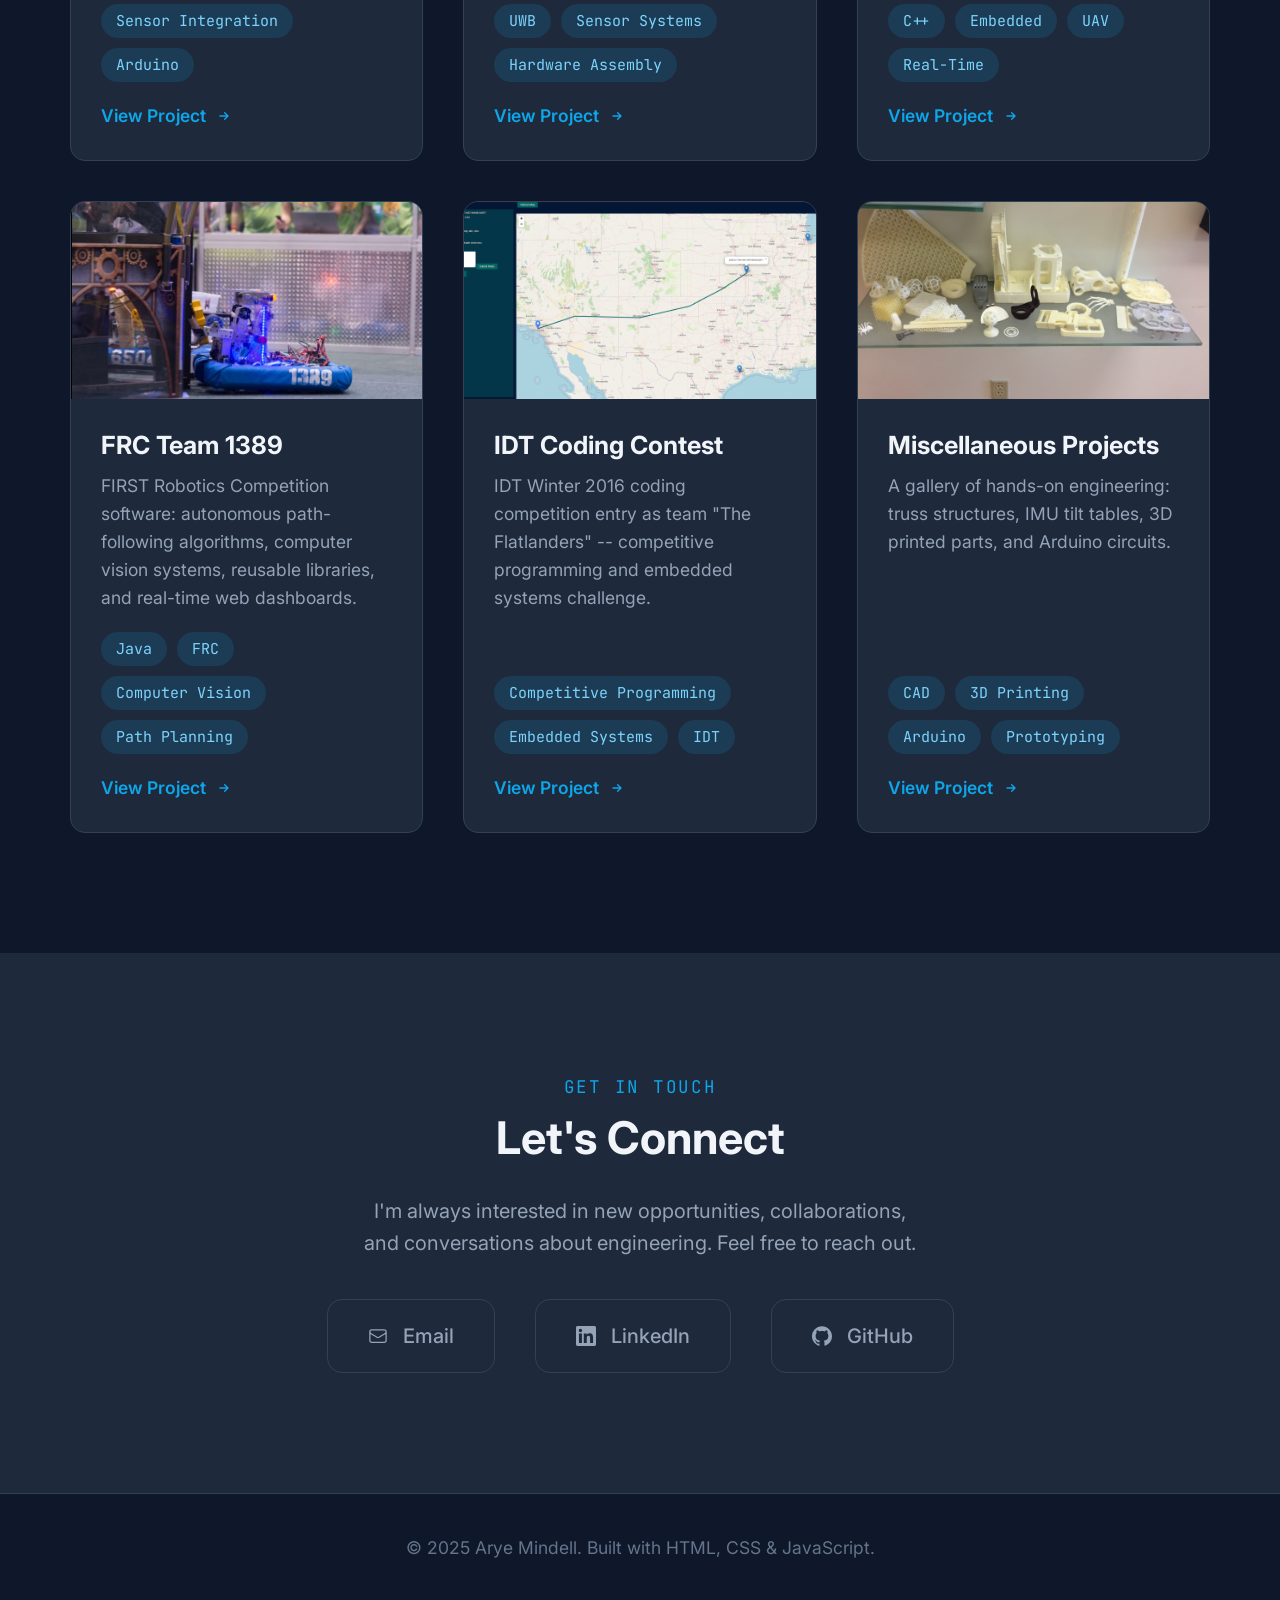
==== commit f9029617: "Lead hero bio with LMU degree instead of repeating title Co-Authored-By: Claude Opus 4.6 (1M context" ====
--- a/docs/index.html
+++ b/docs/index.html
@@ -42,7 +42,7 @@
         <p class="hero__greeting">Hello, I'm</p>
         <h1 class="hero__name">Arye Mindell</h1>
         <p class="hero__title">Electrical Engineer</p>
-        <p class="hero__tagline">I'm an electrical engineer with hands-on experience spanning signal processing, embedded systems, robotics, and deep learning. My background includes work at <strong>Aurora Flight Sciences</strong> (Boeing) on embedded collision avoidance for autonomous UAVs, and <strong>Humatics Inc.</strong> assembling precision UWB positioning hardware. Through <strong>FIRST Robotics</strong>, I built autonomous path-following algorithms, computer vision systems, and real-time dashboards. I approach engineering with a focus on clean design, rigorous testing, and practical solutions.</p>
+        <p class="hero__tagline">B.S. in Electrical Engineering from <strong>Loyola Marymount University</strong>, with hands-on experience spanning signal processing, embedded systems, robotics, and deep learning. My background includes work at <strong>Aurora Flight Sciences</strong> (Boeing) on embedded collision avoidance for autonomous UAVs, and <strong>Humatics Inc.</strong> assembling precision UWB positioning hardware. Through <strong>FIRST Robotics</strong>, I built autonomous path-following algorithms, computer vision systems, and real-time dashboards. I approach engineering with a focus on clean design, rigorous testing, and practical solutions.</p>
         <a href="#projects" class="hero__cta">
           View My Work
           <svg xmlns="http://www.w3.org/2000/svg" fill="none" viewBox="0 0 24 24" stroke-width="2" stroke="currentColor" aria-hidden="true"><path stroke-linecap="round" stroke-linejoin="round" d="M19 9l-7 7-7-7"/></svg>
--- a/docs/css/style.css
+++ b/docs/css/style.css
@@ -81,6 +81,7 @@
 }
 
 html {
+  font-size: 125%;
   scroll-behavior: smooth;
   -webkit-text-size-adjust: 100%;
 }
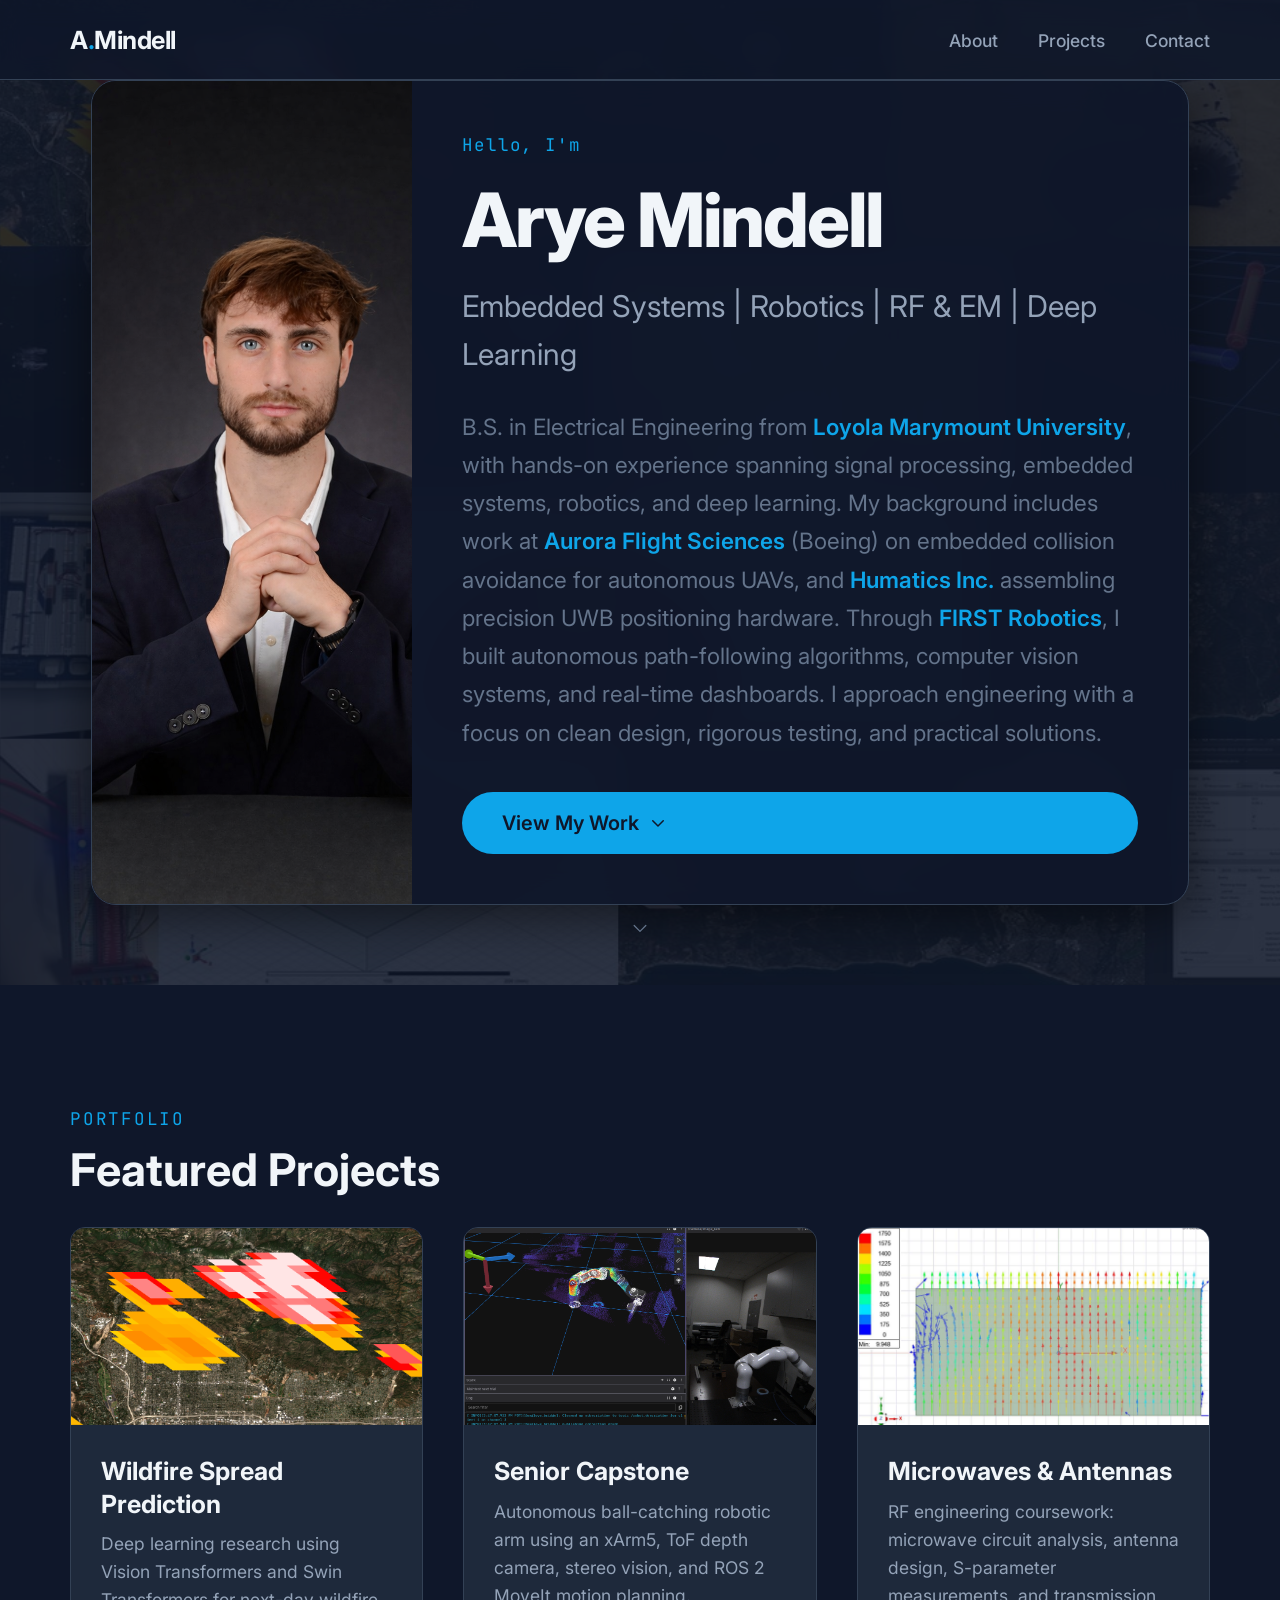
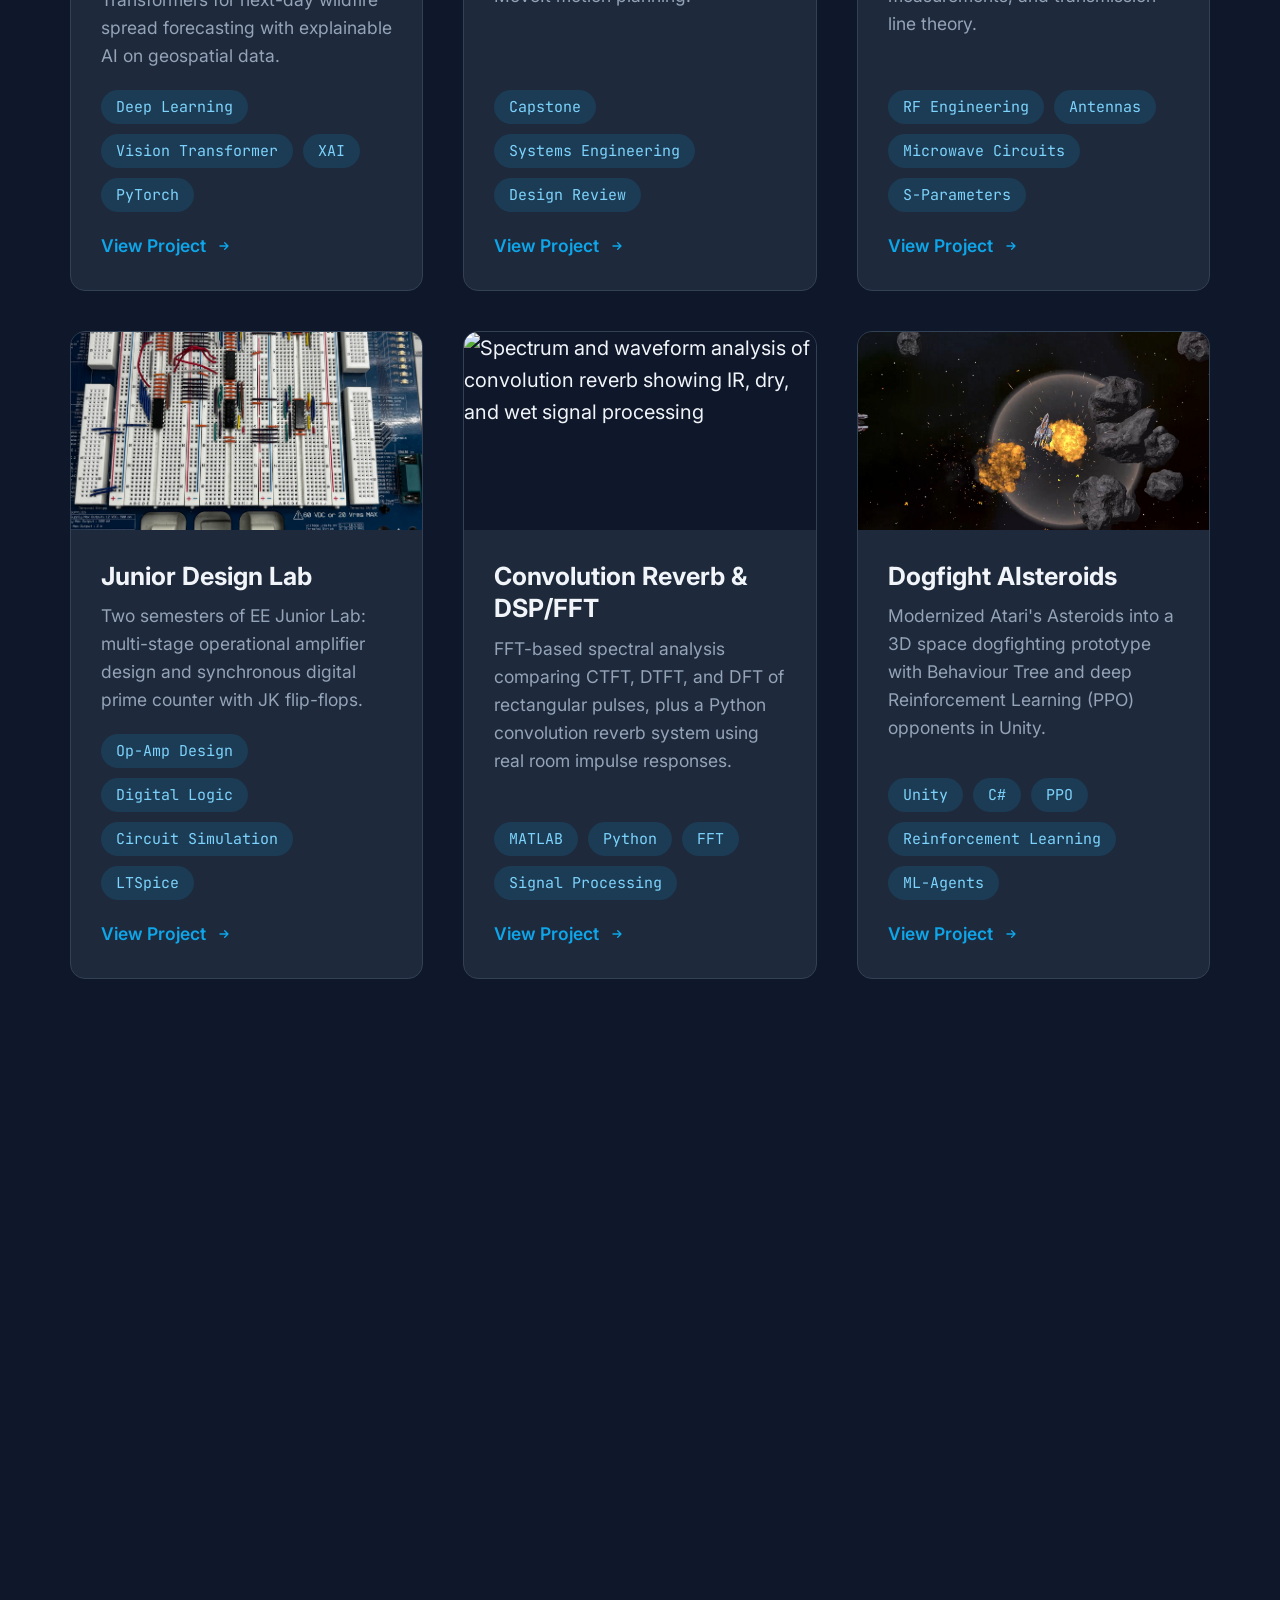
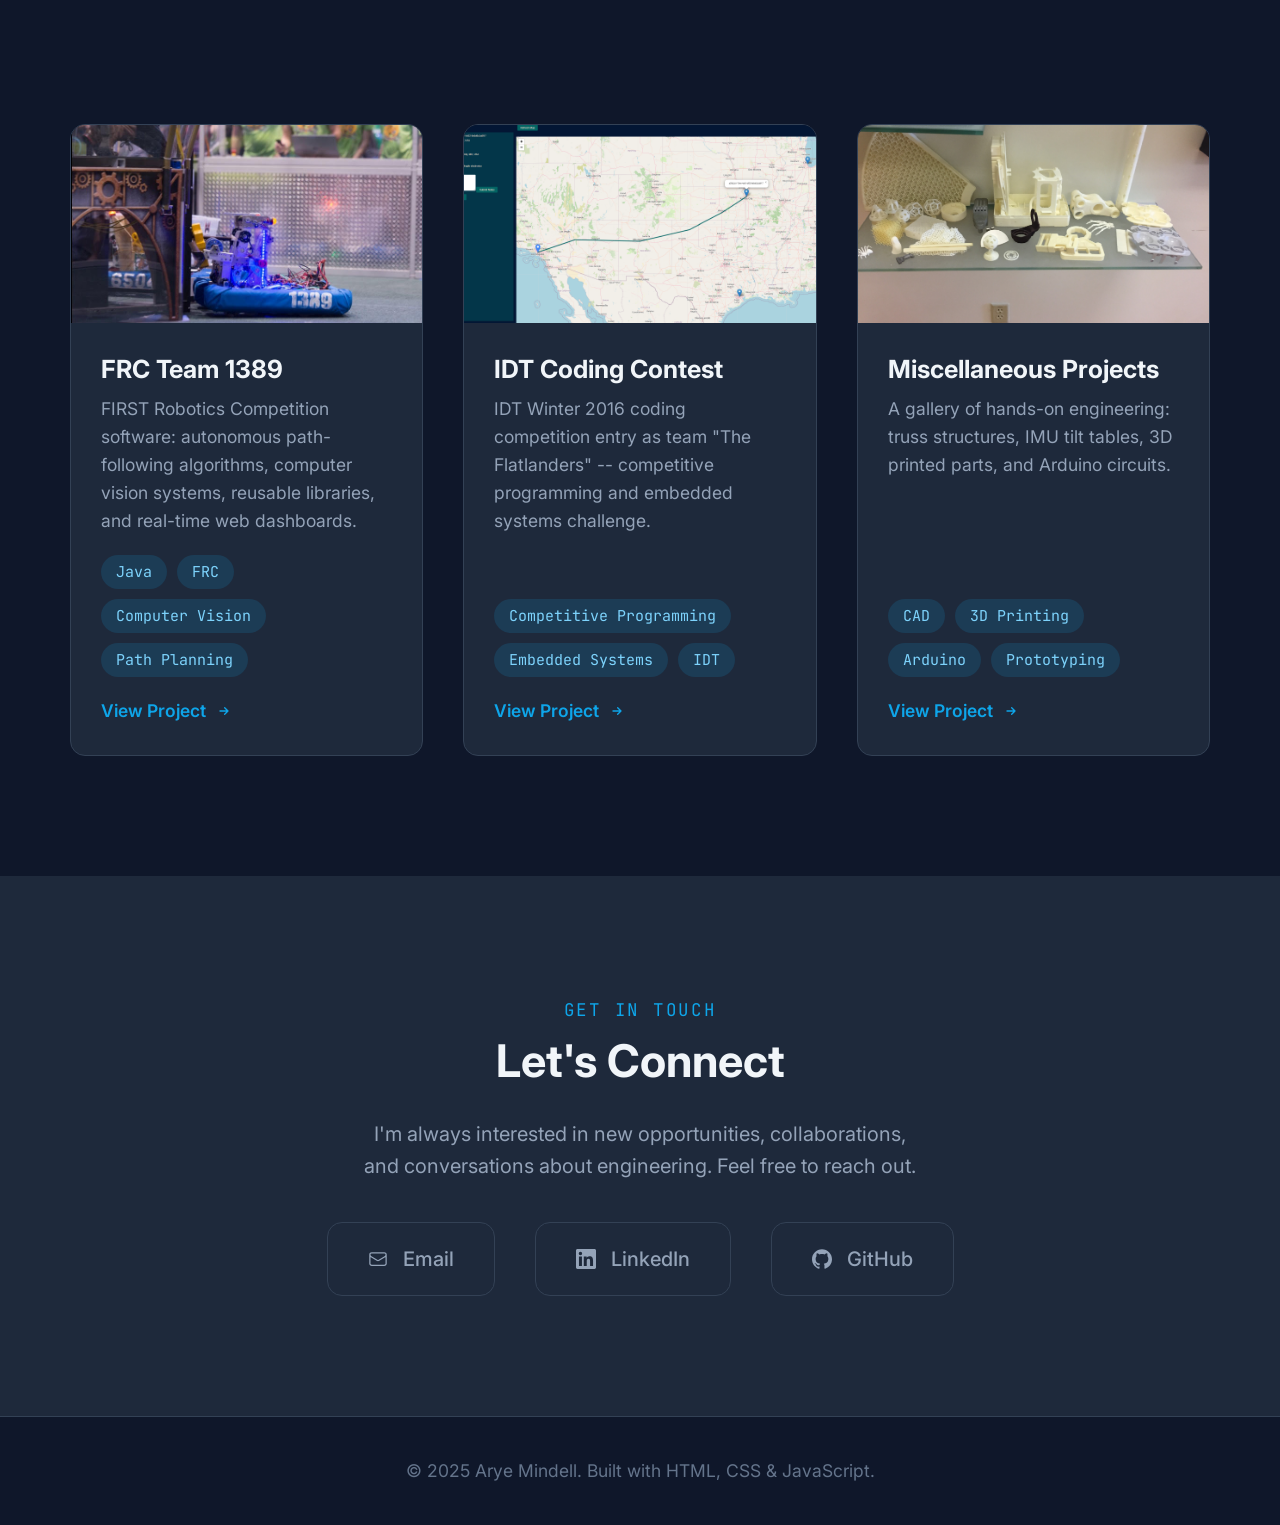
==== commit 17337f01: "Broaden hero subtitle to cover all core domains Co-Authored-By: Claude Opus 4.6 (1M context) <norepl" ====
--- a/docs/index.html
+++ b/docs/index.html
@@ -41,7 +41,7 @@
       <div class="hero__card-text">
         <p class="hero__greeting">Hello, I'm</p>
         <h1 class="hero__name">Arye Mindell</h1>
-        <p class="hero__title">Electrical Engineer</p>
+        <p class="hero__title">Embedded Systems | Robotics | RF &amp; EM | Deep Learning</p>
         <p class="hero__tagline">B.S. in Electrical Engineering from <strong>Loyola Marymount University</strong>, with hands-on experience spanning signal processing, embedded systems, robotics, and deep learning. My background includes work at <strong>Aurora Flight Sciences</strong> (Boeing) on embedded collision avoidance for autonomous UAVs, and <strong>Humatics Inc.</strong> assembling precision UWB positioning hardware. Through <strong>FIRST Robotics</strong>, I built autonomous path-following algorithms, computer vision systems, and real-time dashboards. I approach engineering with a focus on clean design, rigorous testing, and practical solutions.</p>
         <a href="#projects" class="hero__cta">
           View My Work
--- a/docs/css/style.css
+++ b/docs/css/style.css
@@ -286,18 +286,18 @@
 .hero::after {
   content: '';
   position: absolute;
-  inset: -10%;
-  width: 120%;
-  height: 120%;
-  background: url('../assets/images/hero-collage.jpg') center / cover no-repeat;
-  animation: hero-drift 30s ease-in-out infinite alternate;
+  top: 0;
+  left: 0;
+  width: 200%;
+  height: 100%;
+  background: url('../assets/images/hero-collage.jpg') repeat-x left top / auto 100%;
+  animation: hero-scroll 45s linear infinite;
   z-index: 0;
 }
 
-@keyframes hero-drift {
-  0%   { transform: translate(0, 0) scale(1.05); }
-  50%  { transform: translate(-3%, -2%) scale(1.1); }
-  100% { transform: translate(2%, -4%) scale(1.05); }
+@keyframes hero-scroll {
+  from { transform: translateX(0); }
+  to   { transform: translateX(-50%); }
 }
 
 .hero::before {
@@ -319,7 +319,7 @@
   border: 1px solid var(--color-border);
   border-radius: 1.25rem;
   overflow: hidden;
-  max-width: 1060px;
+  max-width: 1200px;
   width: 90%;
   backdrop-filter: blur(16px);
   box-shadow: 0 12px 48px rgba(0, 0, 0, 0.5);
@@ -388,9 +388,13 @@
 .hero__tagline {
   font-size: var(--text-lg);
   color: var(--color-text-muted);
-  max-width: 560px;
-  margin: 0 auto var(--space-10);
+  margin: 0 0 var(--space-8);
   line-height: 1.7;
+}
+
+.hero__tagline strong {
+  color: var(--color-accent);
+  font-weight: 600;
 }
 
 .hero__cta {
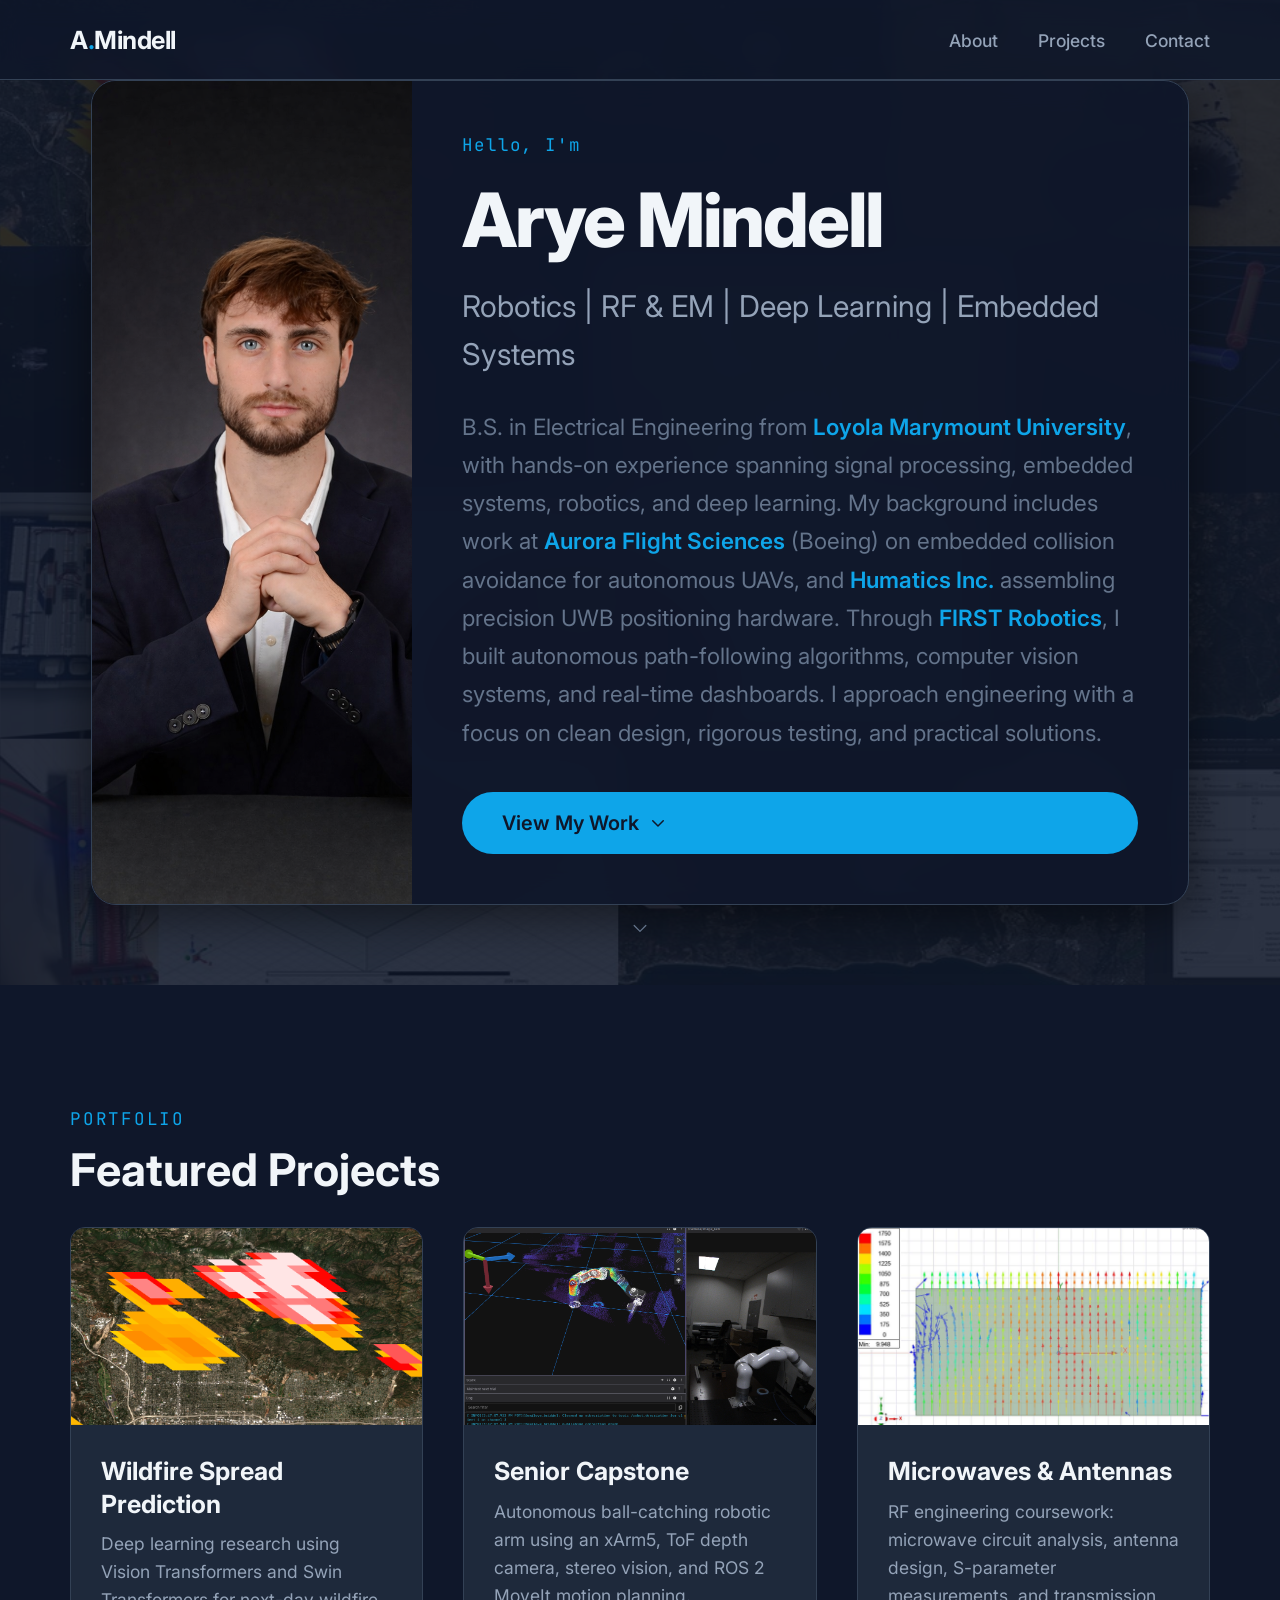
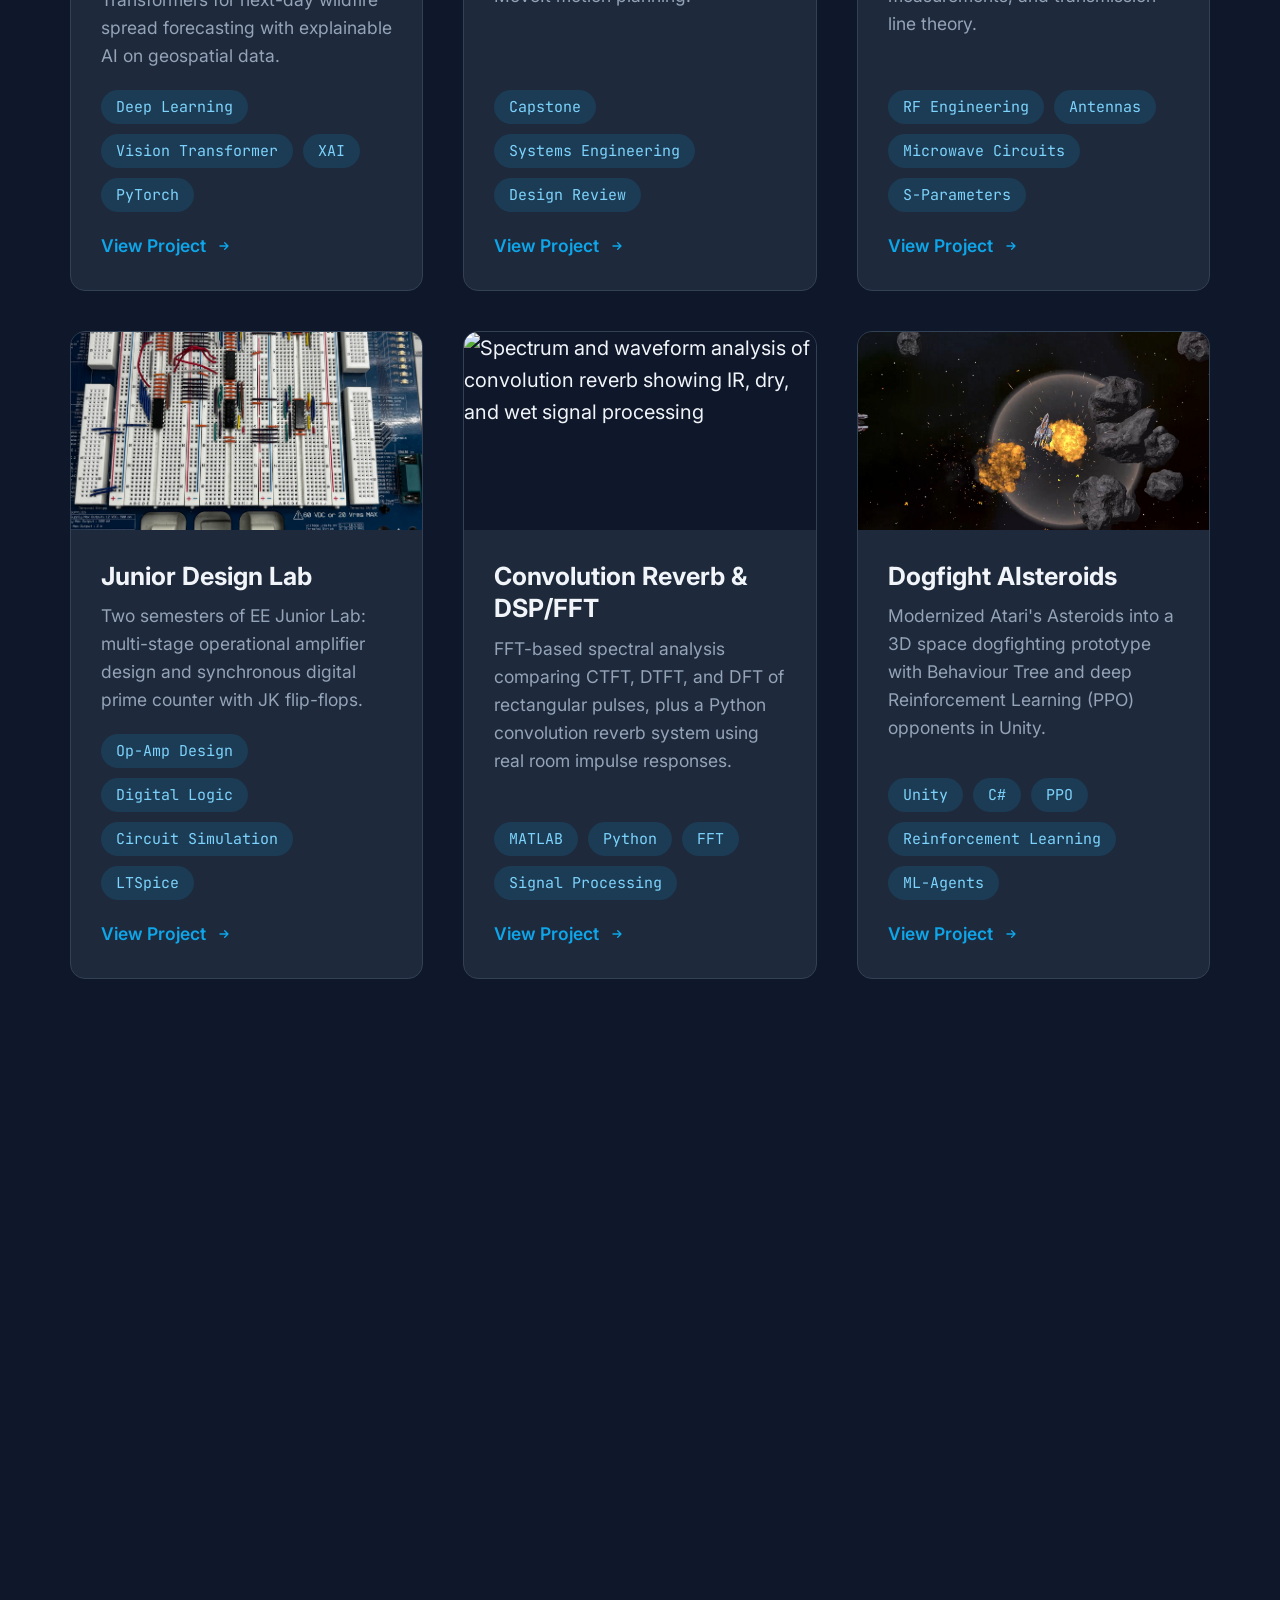
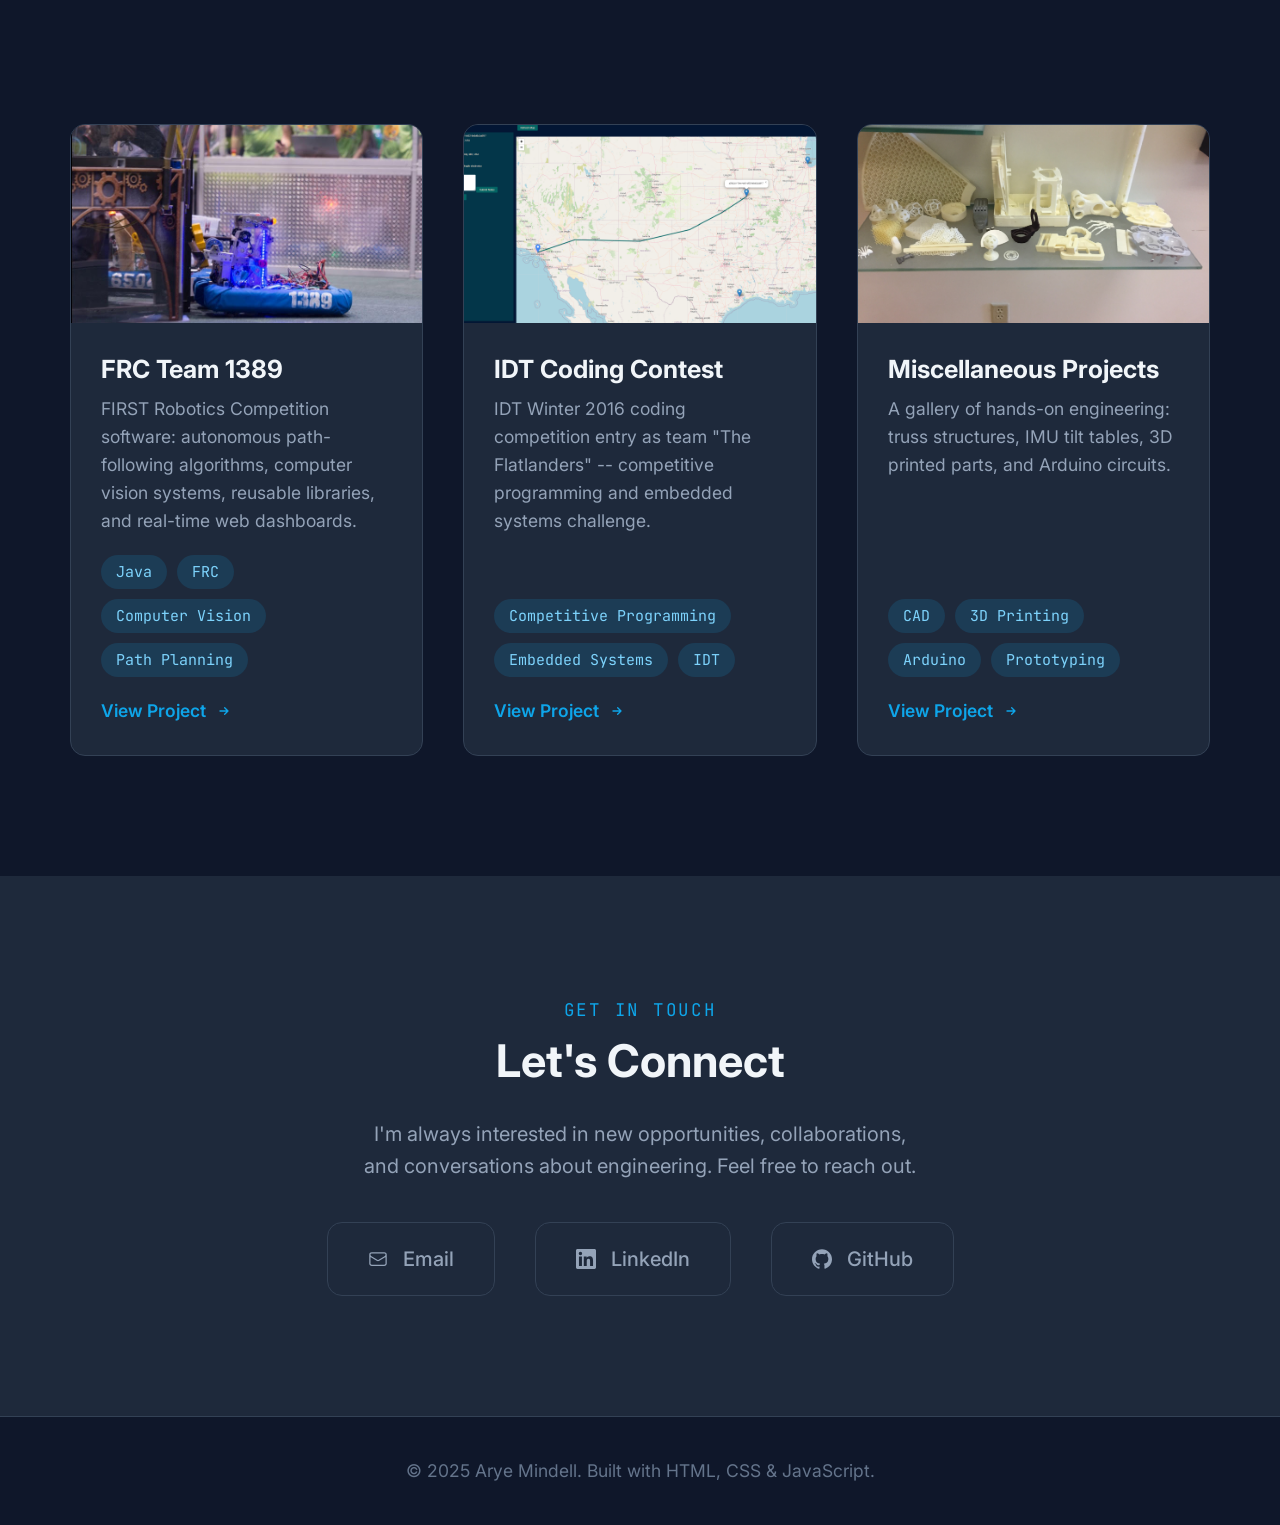
==== commit 65273aad: "Move Embedded Systems to end of subtitle Co-Authored-By: Claude Opus 4.6 (1M context) <noreply@anthr" ====
--- a/docs/index.html
+++ b/docs/index.html
@@ -41,7 +41,7 @@
       <div class="hero__card-text">
         <p class="hero__greeting">Hello, I'm</p>
         <h1 class="hero__name">Arye Mindell</h1>
-        <p class="hero__title">Embedded Systems | Robotics | RF &amp; EM | Deep Learning</p>
+        <p class="hero__title">Robotics | RF &amp; EM | Deep Learning | Embedded Systems</p>
         <p class="hero__tagline">B.S. in Electrical Engineering from <strong>Loyola Marymount University</strong>, with hands-on experience spanning signal processing, embedded systems, robotics, and deep learning. My background includes work at <strong>Aurora Flight Sciences</strong> (Boeing) on embedded collision avoidance for autonomous UAVs, and <strong>Humatics Inc.</strong> assembling precision UWB positioning hardware. Through <strong>FIRST Robotics</strong>, I built autonomous path-following algorithms, computer vision systems, and real-time dashboards. I approach engineering with a focus on clean design, rigorous testing, and practical solutions.</p>
         <a href="#projects" class="hero__cta">
           View My Work
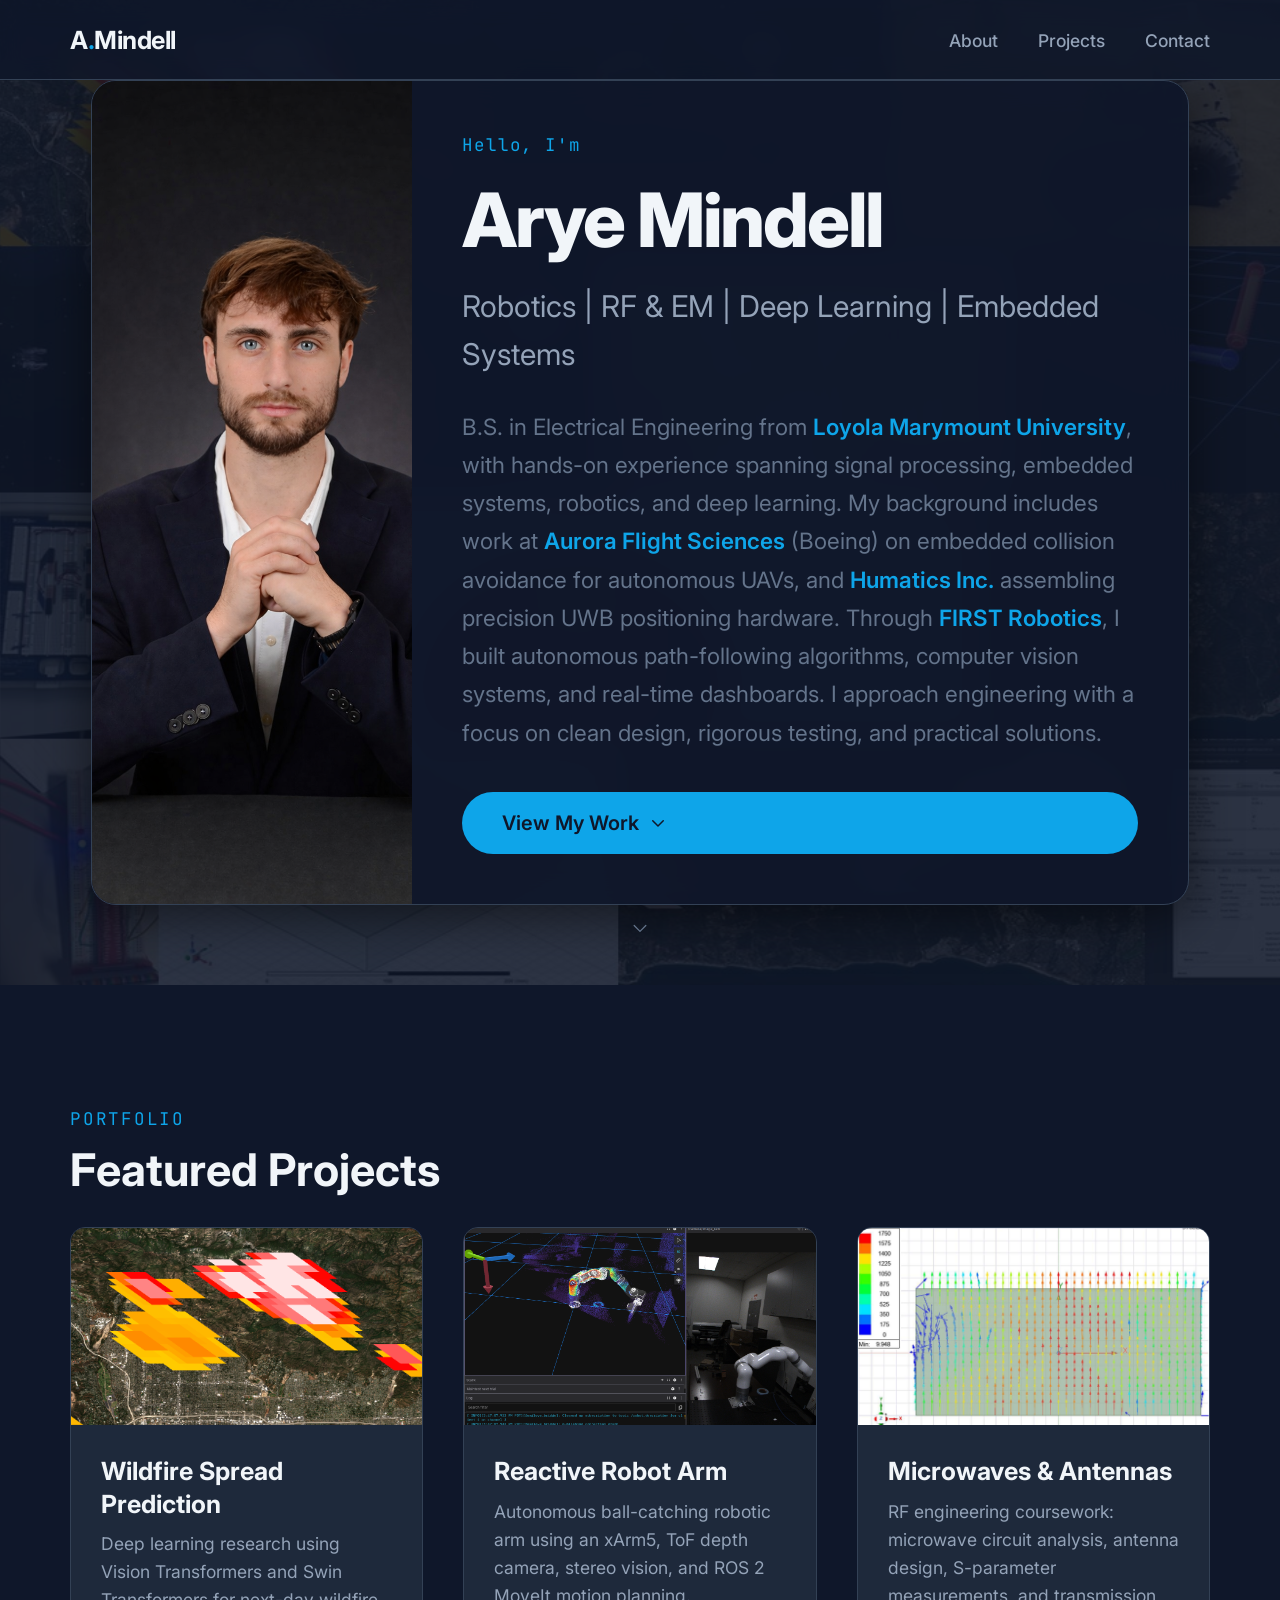
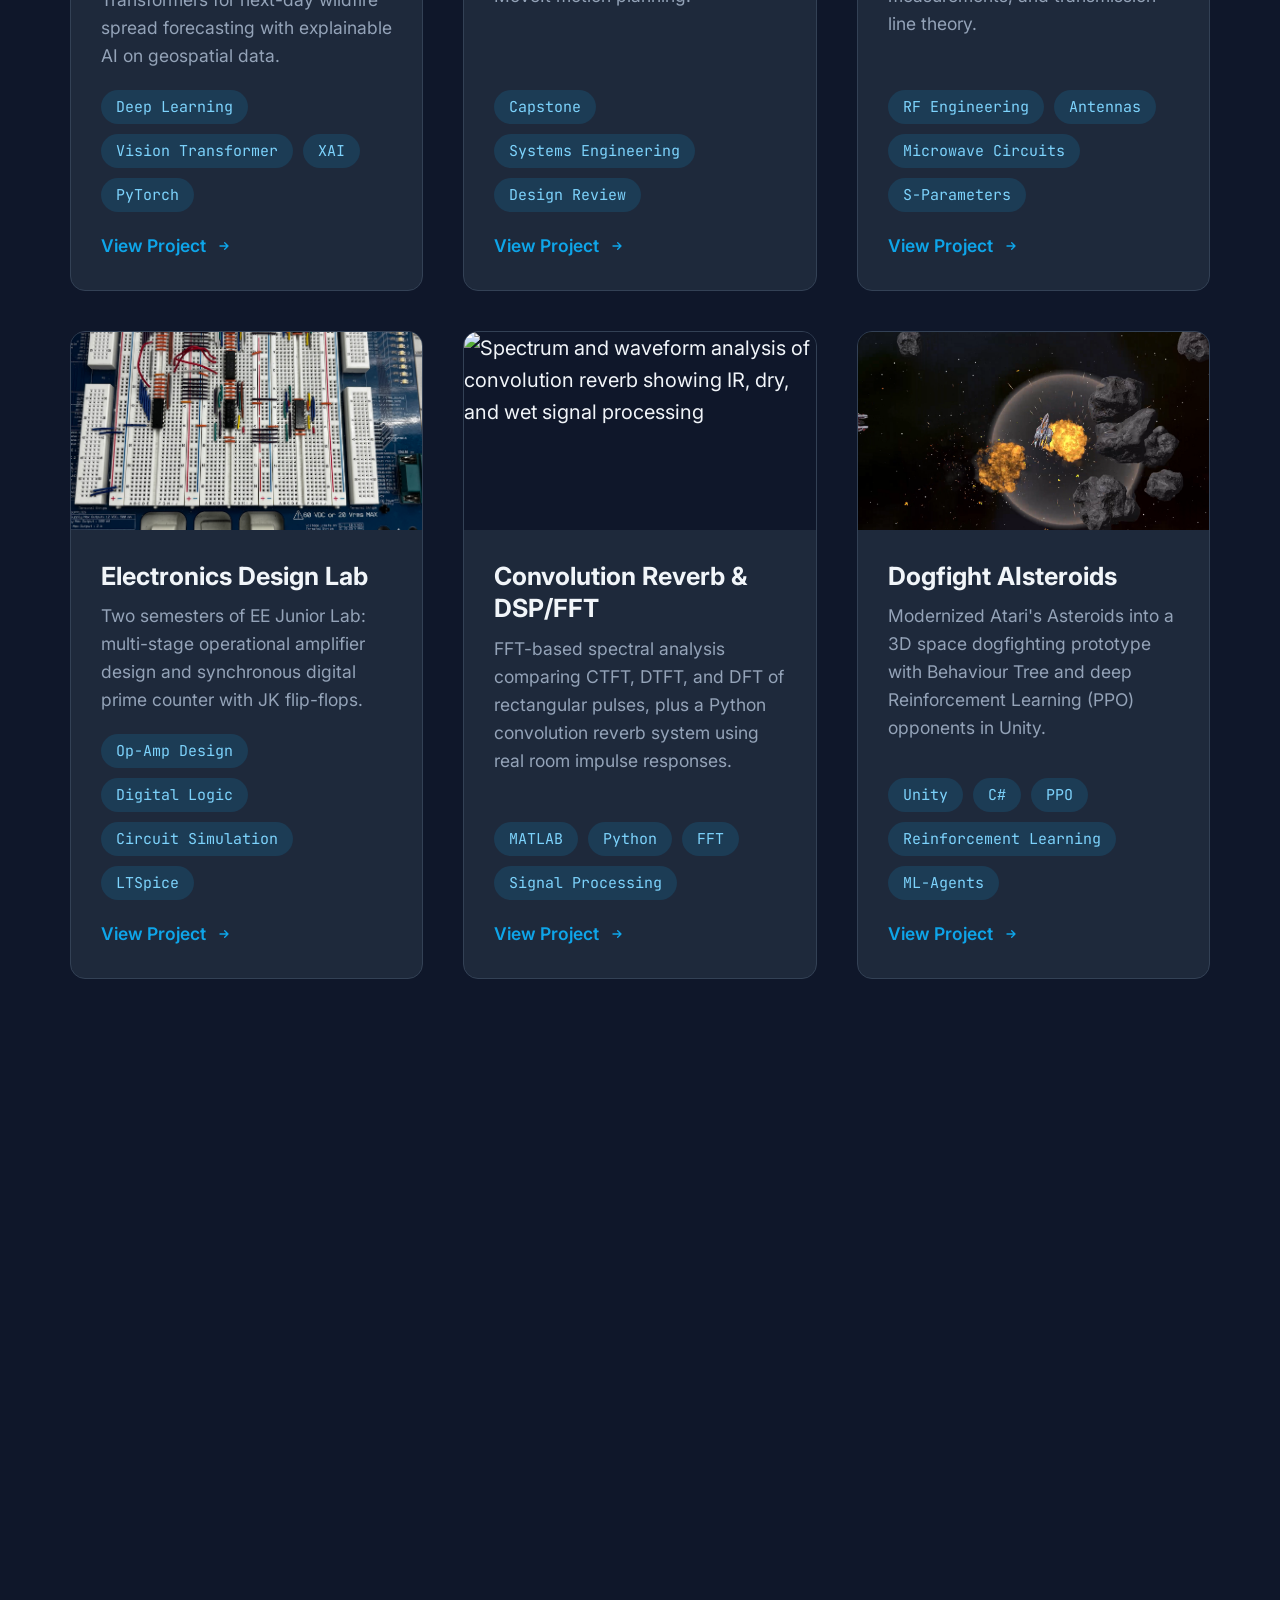
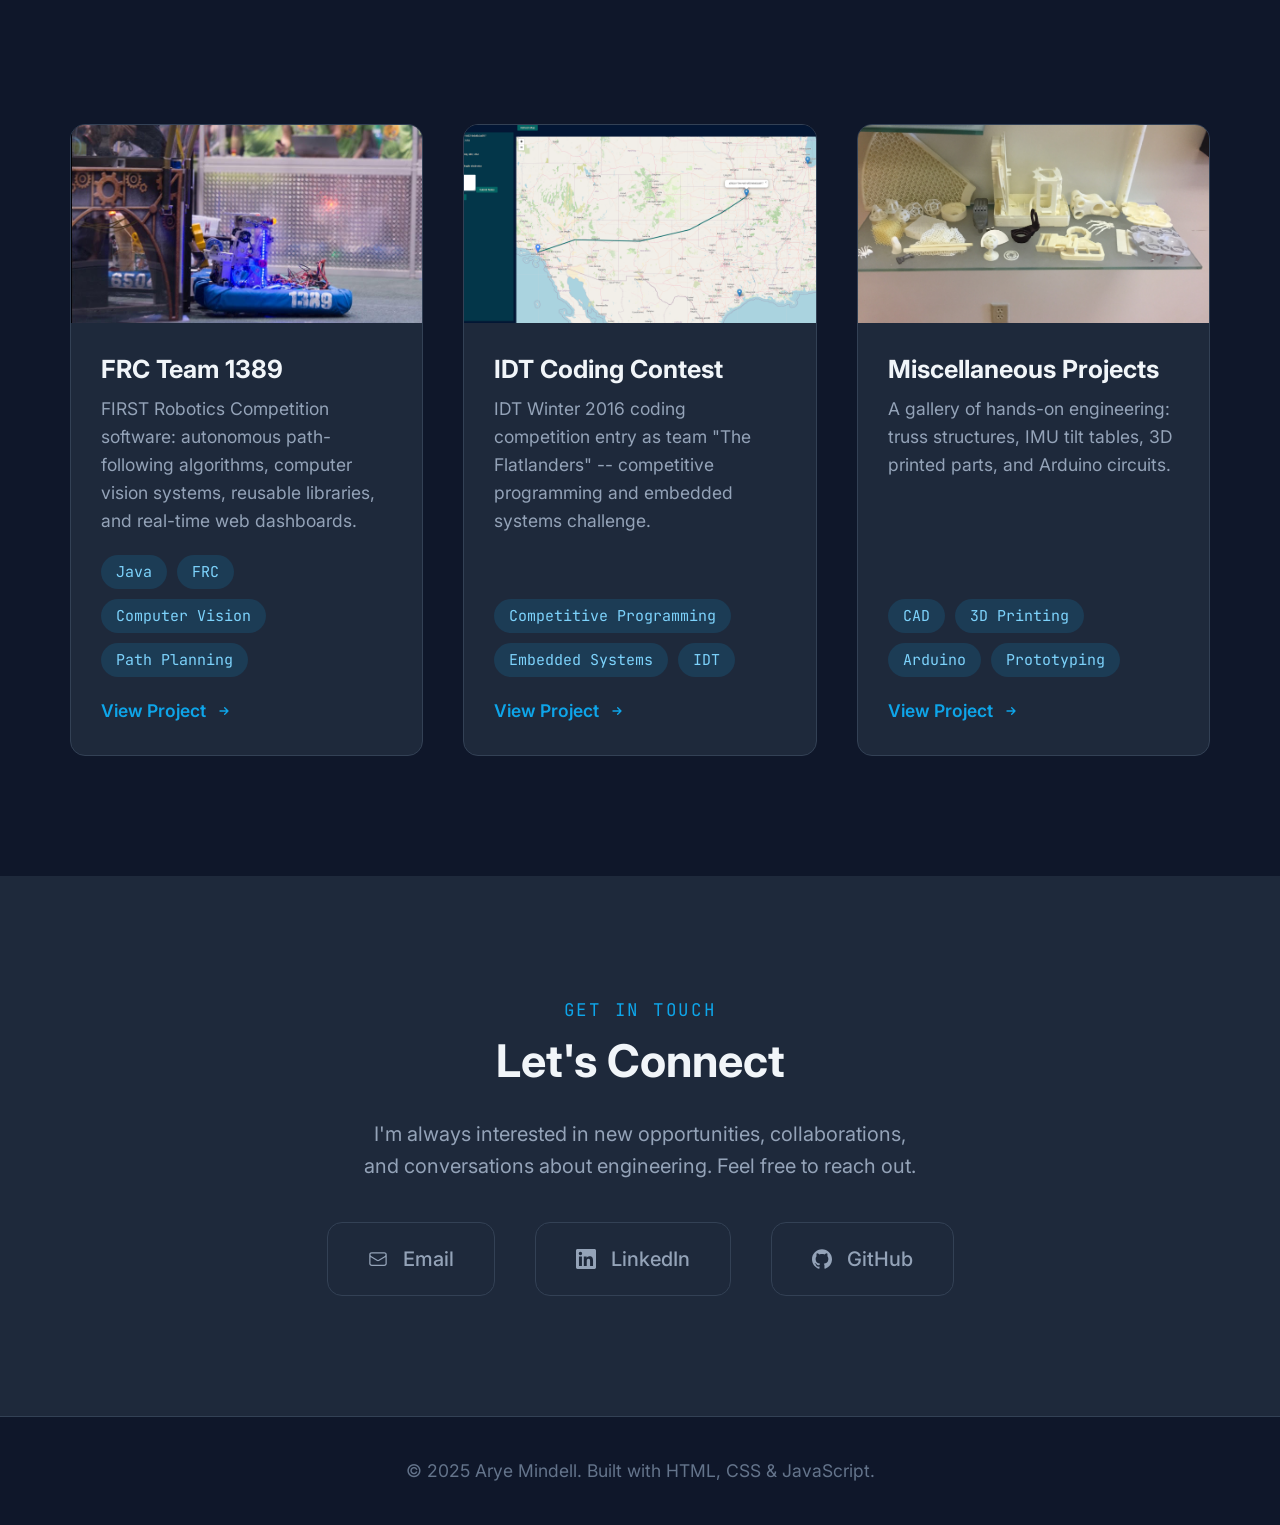
==== commit 2001a205: "Rename Senior Capstone to Reactive Robot Arm, Junior Design Lab to Electronics Design Lab Co-Authore" ====
--- a/docs/index.html
+++ b/docs/index.html
@@ -84,7 +84,7 @@
         <article class="project-card fade-in">
           <img src="assets/images/capstone/rviz-lidar-camera.png" alt="RViz visualization of robotic arm with ToF point cloud and camera feed" class="project-card__image" loading="lazy">
           <div class="project-card__body">
-            <h3 class="project-card__title">Senior Capstone</h3>
+            <h3 class="project-card__title">Reactive Robot Arm</h3>
             <p class="project-card__desc">Autonomous ball-catching robotic arm using an xArm5, ToF depth camera, stereo vision, and ROS 2 MoveIt motion planning.</p>
             <div class="project-card__tags">
               <span class="tag">Capstone</span>
@@ -117,11 +117,11 @@
           </div>
         </article>
 
-        <!-- Junior Design Lab -->
-        <article class="project-card fade-in">
-          <img src="assets/images/junior-lab/test-circuit.jpg" alt="Breadboard circuit with 74LS logic ICs on NI ELVIS II for Junior Design Lab" class="project-card__image" loading="lazy">
-          <div class="project-card__body">
-            <h3 class="project-card__title">Junior Design Lab</h3>
+        <!-- Electronics Design Lab -->
+        <article class="project-card fade-in">
+          <img src="assets/images/junior-lab/test-circuit.jpg" alt="Breadboard circuit with 74LS logic ICs on NI ELVIS II for Electronics Design Lab" class="project-card__image" loading="lazy">
+          <div class="project-card__body">
+            <h3 class="project-card__title">Electronics Design Lab</h3>
             <p class="project-card__desc">Two semesters of EE Junior Lab: multi-stage operational amplifier design and synchronous digital prime counter with JK flip-flops.</p>
             <div class="project-card__tags">
               <span class="tag">Op-Amp Design</span>
